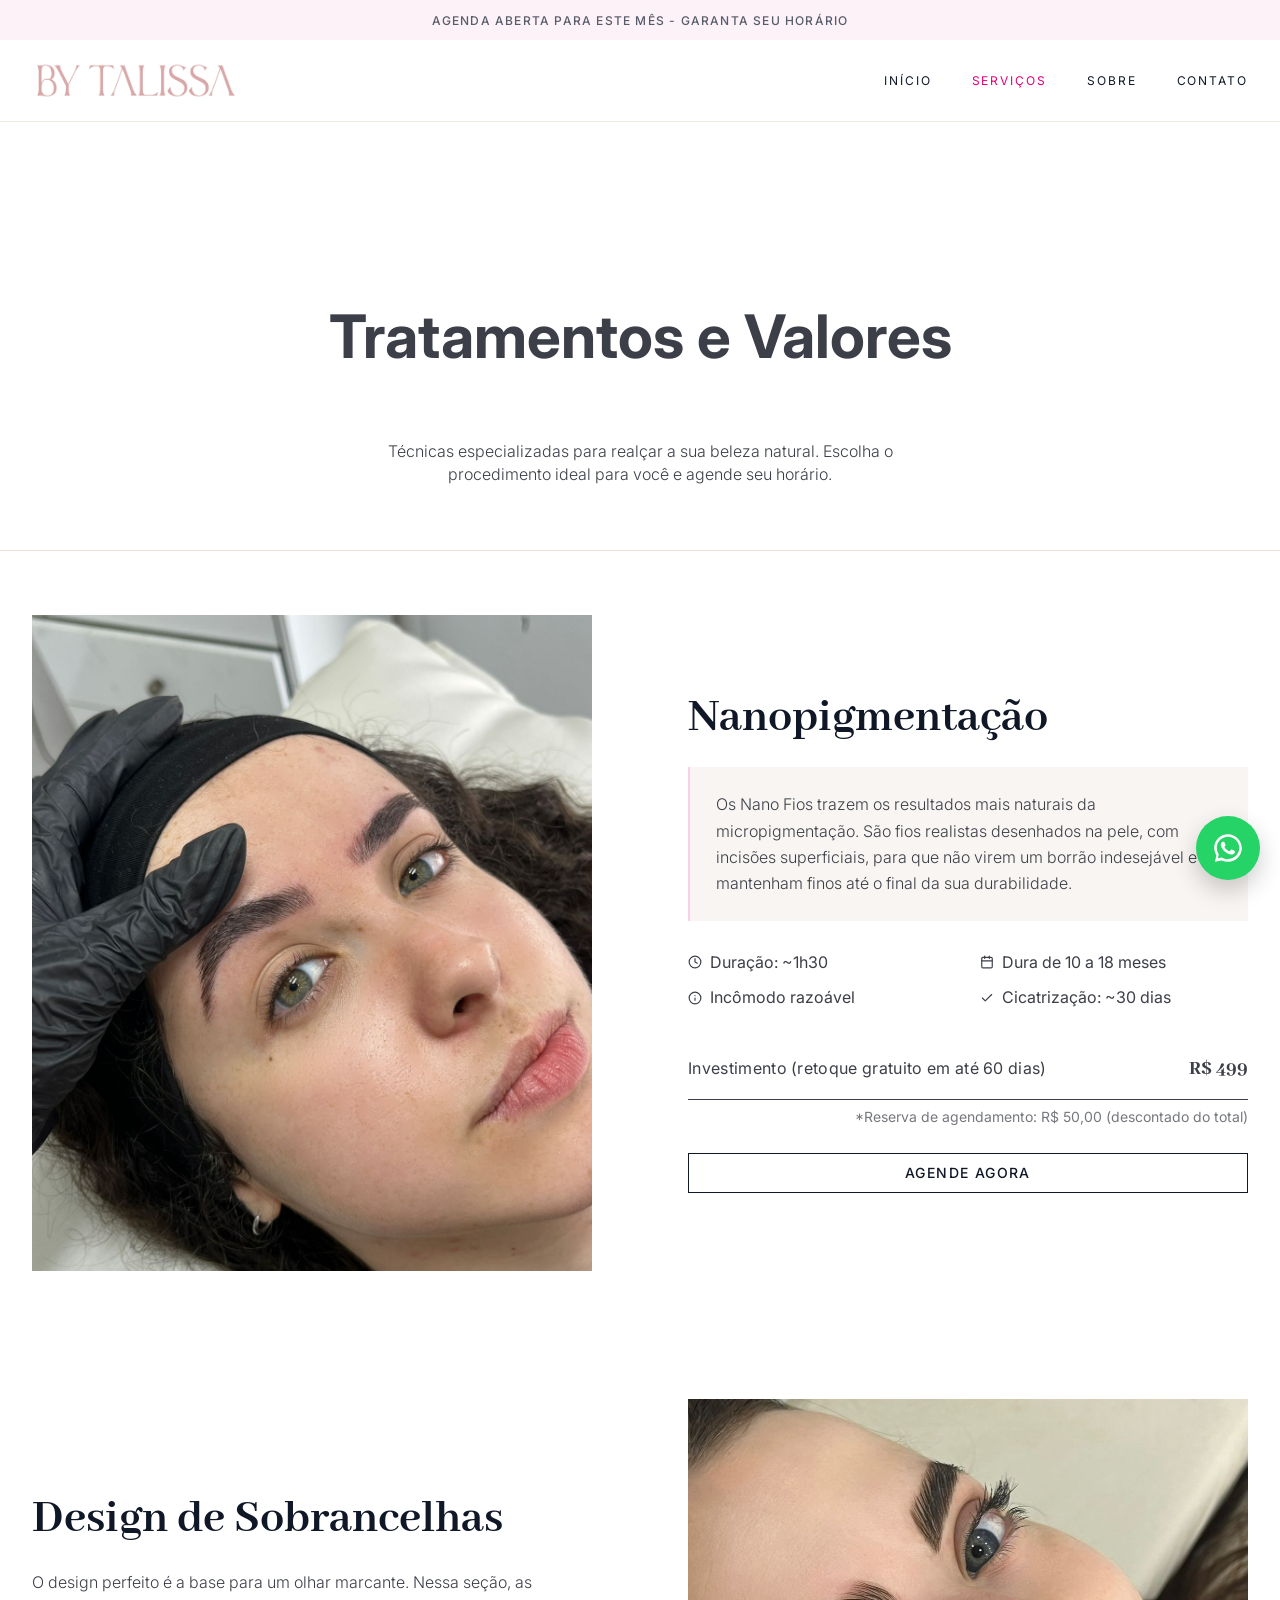
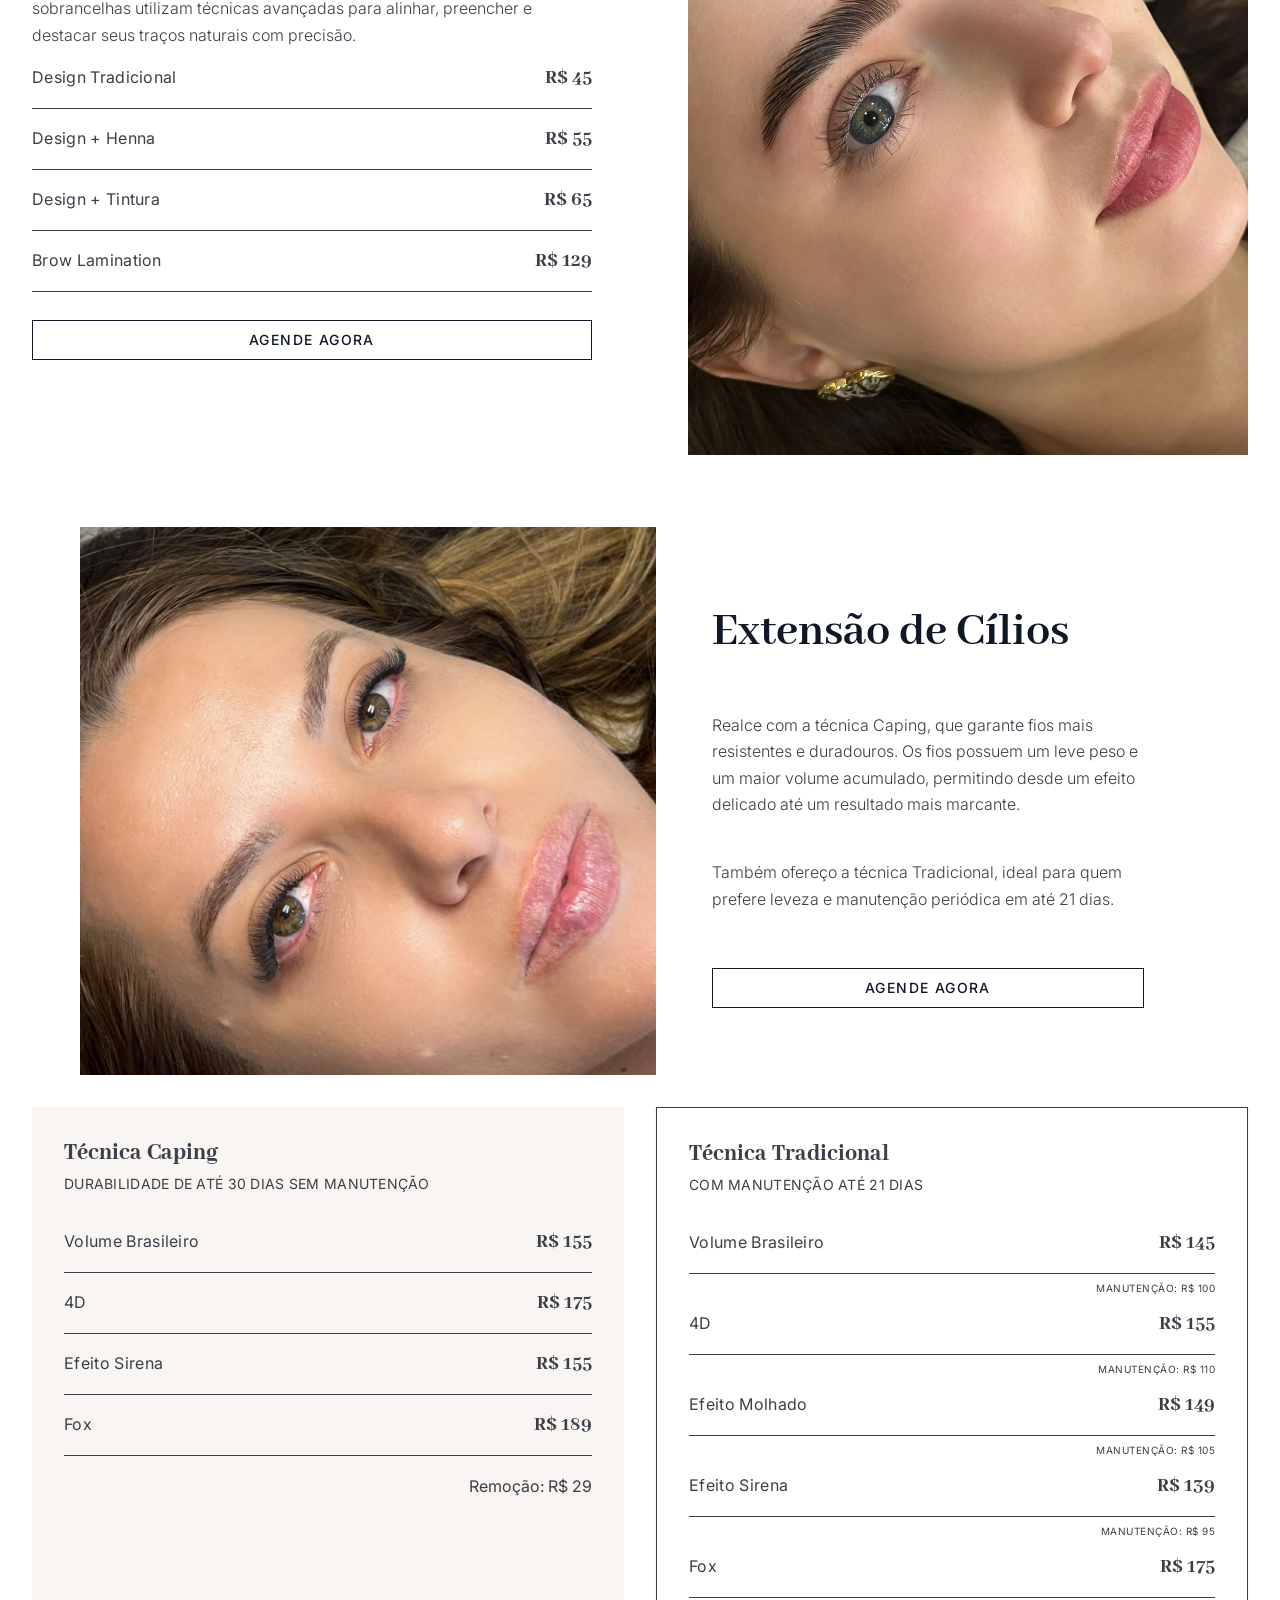
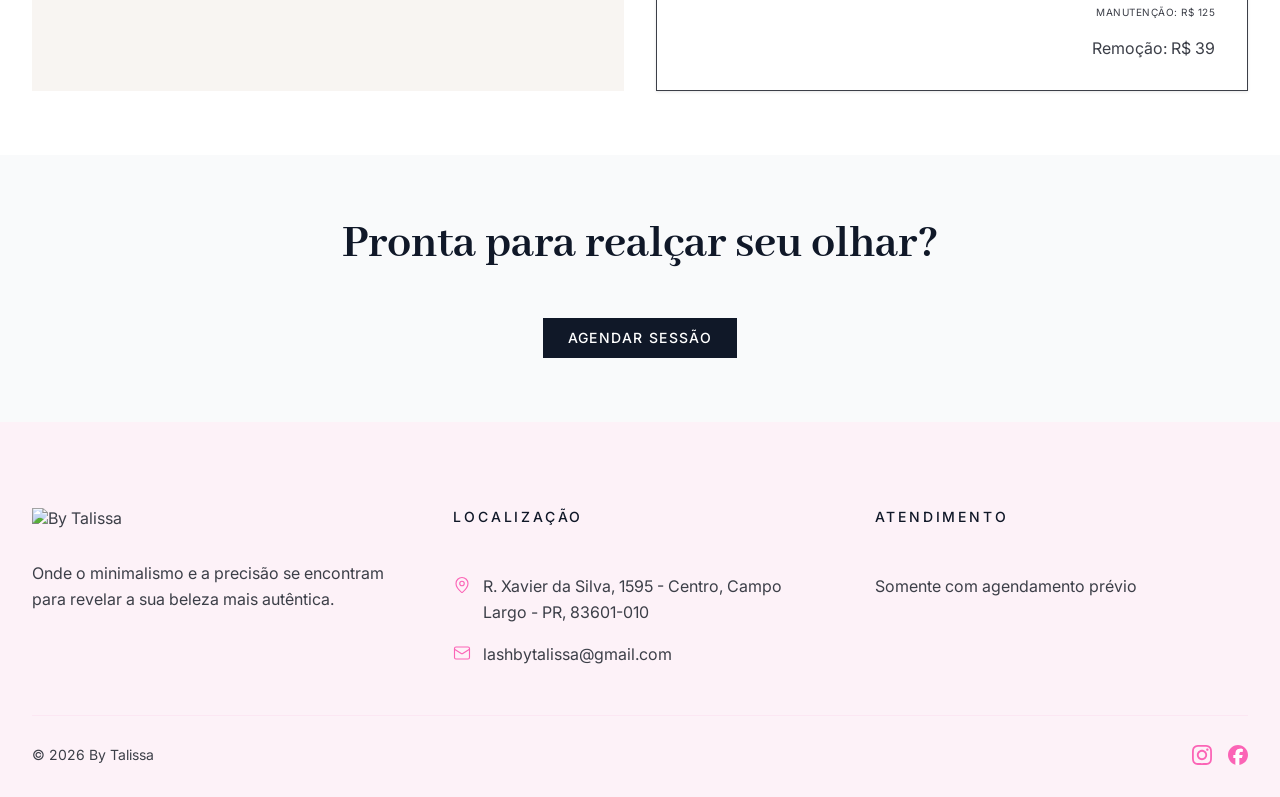
==== services.html @ e4798daf "feat: refine website layout and hover interactions" ====
<!DOCTYPE html>
<html lang="pt-BR">
  <head>
    <meta charset="UTF-8" />
    <meta name="viewport" content="width=device-width, initial-scale=1.0" />
    <title>By Talissa | Serviços</title>
    <meta
      name="description"
      content="Tratamentos e valores da By Talissa para nanopigmentação, design de sobrancelhas e extensão de cílios."
    />
    <link rel="preconnect" href="https://fonts.googleapis.com" />
    <link rel="preconnect" href="https://fonts.gstatic.com" crossorigin />
    <link
      href="https://fonts.googleapis.com/css2?family=Abhaya+Libre:wght@400;500;700;800&family=Inter:wght@300;400;500;600;700&display=swap"
      rel="stylesheet"
    />
    <link rel="stylesheet" href="styles.css" />
  </head>
  <body>
    <div class="topbar">
      <p>Agenda aberta para este mês - garanta seu horário</p>
    </div>

    <header class="site-header">
      <div class="container nav">
        <a class="brand" href="index.html" aria-label="By Talissa">
          <img
            src="assets/Logo/bytalissa_logo-horizontal_secundario_rosa.png"
            alt="By Talissa"
          />
        </a>

        <button
          class="nav-toggle"
          type="button"
          aria-expanded="false"
          aria-controls="site-menu"
        >
          Menu
        </button>

        <nav class="menu" id="site-menu" aria-label="Principal">
          <a href="index.html">Início</a>
          <a class="is-active" href="services.html">Serviços</a>
          <a href="index.html#sobre">Sobre</a>
          <a
            href="https://www.simplesagenda.com.br/agendamento_m.php?id=3ea577615547430c256c1a26c032ed24"
            target="_blank"
            rel="noopener noreferrer"
            >Contato</a
          >
        </nav>
      </div>
    </header>

    <main class="services-page">
      <section class="page-hero page-hero-services">
        <div class="container page-hero-inner">
          <h1>Tratamentos e Valores</h1>
          <p>
            Técnicas especializadas para realçar a sua beleza natural. Escolha o
            procedimento ideal para você e agende seu horário.
          </p>
        </div>
      </section>

      <section class="service-detail service-detail-split">
        <div class="container detail-grid">
          <div class="detail-media">
            <img
              src="assets/Servicos/Servi%C3%A7o_Nano.jpeg"
              alt="Modelo para nanopigmentação"
            />
          </div>

          <div class="detail-copy">
            <h2>Nanopigmentação</h2>
            <div class="highlight-box">
              <p>
                Os Nano Fios trazem os resultados mais naturais da
                micropigmentação. São fios realistas desenhados na pele, com
                incisões superficiais, para que não virem um borrão indesejável
                e se mantenham finos até o final da sua durabilidade.
              </p>
            </div>

            <ul class="detail-pills">
              <li>
                <img src="assets/Icones/Hor%C3%A1rio.svg" alt="" aria-hidden="true" />
                <span>Duração: ~1h30</span>
              </li>
              <li>
                <img src="assets/Icones/Calend%C3%A1rio.svg" alt="" aria-hidden="true" />
                <span>Dura de 10 a 18 meses</span>
              </li>
              <li>
                <img src="assets/Icones/Aten%C3%A7%C3%A3o.svg" alt="" aria-hidden="true" />
                <span>Incômodo razoável</span>
              </li>
              <li>
                <img src="assets/Icones/Check.svg" alt="" aria-hidden="true" />
                <span>Cicatrização: ~30 dias</span>
              </li>
            </ul>

            <div class="price-block single">
              <div class="price-row">
                <span>Investimento (retoque gratuito em até 60 dias)</span>
                <strong>R$ 499</strong>
              </div>
              <p class="price-note">
                *Reserva de agendamento: R$ 50,00 (descontado do total)
              </p>
            </div>

            <a
              class="button button-outline detail-action"
              href="https://www.simplesagenda.com.br/agendamento_m.php?id=3ea577615547430c256c1a26c032ed24"
              target="_blank"
              rel="noopener noreferrer"
            >
              Agende agora
            </a>
          </div>
        </div>
      </section>

      <section class="service-detail service-detail-split reverse">
        <div class="container detail-grid">
          <div class="detail-copy">
            <h2>Design de Sobrancelhas</h2>
            <p class="detail-intro">
              O design perfeito é a base para um olhar marcante. Nessa seção,
              as sobrancelhas utilizam técnicas avançadas para alinhar,
              preencher e destacar seus traços naturais com precisão.
            </p>

            <div class="price-block compact">
              <div class="price-row">
                <span>Design Tradicional</span>
                <strong>R$ 45</strong>
              </div>
              <div class="price-row">
                <span>Design + Henna</span>
                <strong>R$ 55</strong>
              </div>
              <div class="price-row">
                <span>Design + Tintura</span>
                <strong>R$ 65</strong>
              </div>
              <div class="price-row">
                <span>Brow Lamination</span>
                <strong>R$ 129</strong>
              </div>
            </div>

            <a
              class="button button-outline detail-action"
              href="https://www.simplesagenda.com.br/agendamento_m.php?id=3ea577615547430c256c1a26c032ed24"
              target="_blank"
              rel="noopener noreferrer"
            >
              Agende agora
            </a>
          </div>

          <div class="detail-media">
            <img
              src="assets/Servicos/Servi%C3%A7o_Sobrancelha.jpeg"
              alt="Olho com design de sobrancelhas"
            />
          </div>
        </div>
      </section>

      <section class="service-detail lash-section">
        <div class="container detail-grid">
          <div class="detail-media">
            <img
              src="assets/Servicos/Servi%C3%A7o_Extens%C3%A3o.jpeg"
              alt="Extensão de cílios"
            />
          </div>

          <div class="detail-copy">
            <h2>Extensão de Cílios</h2>
            <p class="detail-intro">
              Realce com a técnica Caping, que garante fios mais resistentes e
              duradouros. Os fios possuem um leve peso e um maior volume
              acumulado, permitindo desde um efeito delicado até um resultado
              mais marcante.
            </p>
            <p class="detail-intro detail-intro-secondary">
              Também ofereço a técnica Tradicional, ideal para quem prefere
              leveza e manutenção periódica em até 21 dias.
            </p>
            <a
              class="button button-outline detail-action"
              href="https://www.simplesagenda.com.br/agendamento_m.php?id=3ea577615547430c256c1a26c032ed24"
              target="_blank"
              rel="noopener noreferrer"
            >
              Agende agora
            </a>
          </div>
        </div>

        <div class="container lash-pricing">
          <article class="pricing-card">
            <h3>Técnica Caping</h3>
            <p class="pricing-caption">Durabilidade de até 30 dias sem manutenção</p>
            <div class="price-row">
              <span>Volume Brasileiro</span>
              <strong>R$ 155</strong>
            </div>
            <div class="price-row">
              <span>4D</span>
              <strong>R$ 175</strong>
            </div>
            <div class="price-row">
              <span>Efeito Sirena</span>
              <strong>R$ 155</strong>
            </div>
            <div class="price-row">
              <span>Fox</span>
              <strong>R$ 189</strong>
            </div>
            <p class="pricing-removal">Remoção: R$ 29</p>
          </article>

          <article class="pricing-card bordered">
            <h3>Técnica Tradicional</h3>
            <p class="pricing-caption">Com manutenção até 21 dias</p>
            <div class="price-row">
              <span>Volume Brasileiro</span>
              <strong>R$ 145</strong>
            </div>
            <p class="maintenance-note">Manutenção: R$ 100</p>
            <div class="price-row">
              <span>4D</span>
              <strong>R$ 155</strong>
            </div>
            <p class="maintenance-note">Manutenção: R$ 110</p>
            <div class="price-row">
              <span>Efeito Molhado</span>
              <strong>R$ 149</strong>
            </div>
            <p class="maintenance-note">Manutenção: R$ 105</p>
            <div class="price-row">
              <span>Efeito Sirena</span>
              <strong>R$ 139</strong>
            </div>
            <p class="maintenance-note">Manutenção: R$ 95</p>
            <div class="price-row">
              <span>Fox</span>
              <strong>R$ 175</strong>
            </div>
            <p class="maintenance-note">Manutenção: R$ 125</p>
            <p class="pricing-removal">Remoção: R$ 39</p>
          </article>
        </div>
      </section>

      <section class="service-cta">
        <div class="container service-cta-inner">
          <h2>Pronta para realçar seu olhar?</h2>
          <a
            class="button button-dark"
            href="https://www.simplesagenda.com.br/agendamento_m.php?id=3ea577615547430c256c1a26c032ed24"
            target="_blank"
            rel="noopener noreferrer"
            >Agendar sessão</a
          >
        </div>
      </section>
    </main>

    <footer class="site-footer" id="contato">
      <div class="container footer-grid">
        <div>
          <img
            class="footer-logo"
            src="https://www.figma.com/api/mcp/asset/282eea1a-7b9b-492b-834f-ebcb914393c3"
            alt="By Talissa"
          />
          <p>
            Onde o minimalismo e a precisão se encontram para revelar a sua
            beleza mais autêntica.
          </p>
        </div>

        <div>
          <h3>Localização</h3>
          <p class="footer-contact-item">
            <img src="assets/Icones/Localiza%C3%A7%C3%A3o.svg" alt="" aria-hidden="true" />
            <span>R. Xavier da Silva, 1595 - Centro, Campo Largo - PR, 83601-010</span>
          </p>
          <p class="footer-contact-item">
            <img src="assets/Icones/Email.svg" alt="" aria-hidden="true" />
            <span>lashbytalissa@gmail.com</span>
          </p>
        </div>

        <div>
          <h3>Atendimento</h3>
          <p>Somente com agendamento prévio</p>
        </div>
      </div>

      <div class="container footer-bottom">
        <p>&copy; <span id="current-year"></span> By Talissa</p>
        <div class="socials" aria-label="Redes sociais">
          <a href="#" aria-label="Instagram">
            <img src="assets/Icones/Instagram.svg" alt="" />
          </a>
          <a href="#" aria-label="Facebook">
            <img src="assets/Icones/Facebook.svg" alt="" />
          </a>
        </div>
      </div>
    </footer>

    <a
      class="whatsapp-float"
      href="https://wa.me/5541997612683"
      target="_blank"
      rel="noopener noreferrer"
      aria-label="Conversar no WhatsApp"
    >
      <svg viewBox="0 0 32 32" aria-hidden="true">
        <path
          d="M16 3C8.82 3 3 8.73 3 15.8c0 2.48.72 4.9 2.08 6.98L3.72 29l6.46-1.33A13.08 13.08 0 0 0 16 29c7.18 0 13-5.73 13-12.8S23.18 3 16 3Zm0 23.5c-1.86 0-3.68-.49-5.27-1.42l-.38-.22-3.83.79.82-3.7-.25-.39A10.96 10.96 0 0 1 5.4 15.8C5.4 9.99 10.14 5.3 16 5.3c5.86 0 10.6 4.7 10.6 10.5 0 5.81-4.74 10.5-10.6 10.5Zm5.82-7.94c-.32-.16-1.9-.93-2.2-1.04-.3-.11-.52-.16-.74.16-.22.32-.85 1.04-1.05 1.25-.19.21-.39.24-.71.08-.32-.16-1.36-.49-2.59-1.56-.95-.82-1.6-1.84-1.79-2.15-.19-.32-.02-.48.14-.63.14-.14.32-.37.47-.55.16-.19.21-.32.32-.53.1-.21.05-.4-.03-.56-.08-.16-.74-1.76-1.01-2.41-.27-.64-.54-.55-.74-.56h-.63c-.21 0-.56.08-.85.4-.29.32-1.12 1.09-1.12 2.67 0 1.57 1.15 3.09 1.31 3.3.16.21 2.26 3.58 5.58 4.87.79.3 1.41.49 1.89.63.79.25 1.51.21 2.08.13.64-.1 1.9-.77 2.17-1.51.27-.74.27-1.38.19-1.51-.08-.14-.29-.22-.61-.37Z"
        />
      </svg>
    </a>

    <script src="script.js"></script>
  </body>
</html>
---- styles.css ----
:root {
  --bg: #ffffff;
  --bg-soft: #f9fafb;
  --bg-pink: #fdf2f8;
  --text-strong: #101828;
  --text-body: #3c3f48;
  --text-muted: #575c6b;
  --accent: #e60076;
  --accent-soft: #fccee8;
  --border: #eae2db;
  --shadow: 0 4px 20px rgba(16, 24, 40, 0.08);
  --container: 1216px;
  --section-space: clamp(72px, 9vw, 120px);
  --hero-title: clamp(34px, 5vw, 60px);
  --section-title: clamp(34px, 4.2vw, 48px);
  --about-title: clamp(34px, 5vw, 60px);
}

* {
  box-sizing: border-box;
}

html {
  scroll-behavior: smooth;
}

body {
  margin: 0;
  font-family: "Inter", sans-serif;
  background: var(--bg);
  color: var(--text-body);
  overflow-x: hidden;
}

img {
  display: block;
  max-width: 100%;
}

a {
  color: inherit;
  text-decoration: none;
}

button {
  font: inherit;
}

.container {
  width: min(calc(100% - 48px), var(--container));
  margin: 0 auto;
}

.topbar {
  display: grid;
  place-items: center;
  min-height: 40px;
  padding: 0 16px;
  background: var(--bg-pink);
  color: var(--text-muted);
  font-size: 12px;
  font-weight: 500;
  letter-spacing: 0.1em;
  text-transform: uppercase;
  text-align: center;
}

.site-header {
  position: sticky;
  top: 0;
  z-index: 20;
  background: rgba(255, 255, 255, 0.96);
  border-bottom: 1px solid rgba(234, 226, 219, 0.7);
  backdrop-filter: blur(14px);
}

.nav {
  display: flex;
  align-items: center;
  justify-content: space-between;
  min-height: 81px;
  gap: 24px;
  padding: 0 0 env(safe-area-inset-right) 0;
}

.brand img {
  width: 208px;
  height: auto;
}

.menu {
  display: flex;
  align-items: center;
  gap: 40px;
}

.menu a {
  font-size: 12px;
  letter-spacing: 0.16em;
  text-transform: uppercase;
  color: var(--text-strong);
}

.menu a.is-active {
  color: var(--accent);
}

.nav-toggle {
  display: none;
  border: 1px solid var(--text-strong);
  background: transparent;
  padding: 10px 14px;
  text-transform: uppercase;
  letter-spacing: 0.1em;
}

.hero {
  position: relative;
  min-height: 823px;
}

.hero-media {
  position: absolute;
  inset: 0;
  background:
    linear-gradient(rgba(255, 255, 255, 0.26), rgba(255, 255, 255, 0.26)),
    url("assets/Hero/Image%20%28Minimalist%20eyebrow%20beauty%29.png")
      68% top / cover no-repeat;
}

.hero-content {
  position: relative;
  display: flex;
  align-items: center;
  min-height: 823px;
  padding: 96px 0 72px;
}

.hero-card {
  width: min(100%, 672px);
  padding: clamp(24px, 4vw, 64px);
  border: 1px solid var(--bg-pink);
  background: rgba(255, 255, 255, 0.8);
  box-shadow: var(--shadow);
}

.eyebrow {
  margin: 0 0 24px;
  color: var(--accent);
  font-size: 12px;
  font-weight: 500;
  letter-spacing: 0.3em;
  text-transform: uppercase;
}

.hero h1,
.section h2,
.about h2 {
  margin: 0;
  color: var(--text-strong);
  font-family: "Abhaya Libre", serif;
  text-wrap: balance;
}

.hero h1 {
  max-width: 420px;
  font-size: var(--hero-title);
  line-height: 1.05;
}

.hero-text {
  max-width: 494px;
  margin: 24px 0 32px;
  font-size: clamp(16px, 2vw, 20px);
  line-height: 1.5;
}

.button {
  display: inline-flex;
  align-items: center;
  justify-content: center;
  min-height: 40px;
  padding: 10px 24px;
  border: 1px solid transparent;
  font-size: 14px;
  font-weight: 500;
  letter-spacing: 0.1em;
  text-transform: uppercase;
  transition: 180ms ease;
  text-align: center;
  line-height: 1.3;
  white-space: normal;
}

.button:hover {
  transform: translateY(-1px);
}

.button-dark {
  background: var(--text-strong);
  color: #fff;
}

.button-dark:hover {
  background: var(--accent);
  color: #fff;
}

.button-outline {
  border-color: var(--text-strong);
  color: var(--text-strong);
  background: transparent;
}

.button-outline:hover {
  border-color: var(--accent);
  color: var(--accent);
  background: transparent;
}

.section {
  padding: var(--section-space) 0;
}

.section-heading {
  display: grid;
  justify-items: center;
  gap: 32px;
  margin-bottom: 44px;
  text-align: center;
}

.section-heading h2 {
  font-size: var(--section-title);
  line-height: 1;
}

.section-heading.compact {
  gap: 16px;
}

.section-heading.compact p {
  margin: 0;
  font-size: 16px;
}

.heading-line {
  width: 1px;
  height: 64px;
  background: var(--accent-soft);
}

.services {
  padding-top: clamp(72px, 8vw, 88px);
}

.service-grid {
  display: grid;
  grid-template-columns: repeat(3, minmax(0, 1fr));
  gap: 34px;
  align-items: stretch;
}

.service-card {
  background: var(--bg-soft);
  overflow: hidden;
  transition: box-shadow 260ms ease-out, transform 260ms ease-out;
}

.service-card img {
  width: 100%;
  aspect-ratio: 381 / 235;
  object-fit: cover;
  transition: transform 260ms ease-out;
  transform-origin: center;
}

.service-card:hover {
  box-shadow: 0 14px 28px rgba(16, 24, 40, 0.08);
}

.service-card:hover img {
  transform: scale(1.04);
}

.service-copy {
  display: grid;
  justify-items: center;
  gap: 24px;
  padding: 24px;
  text-align: center;
}

.divider {
  width: 24px;
  height: 1px;
  background: var(--accent-soft);
}

.service-copy h3 {
  margin: 0;
  color: var(--text-body);
  font-size: 16px;
  font-weight: 700;
  letter-spacing: 0.12em;
  text-transform: uppercase;
}

.service-copy p {
  margin: 0;
  line-height: 1.625;
  text-wrap: pretty;
}

.section-action {
  display: flex;
  justify-content: center;
  margin-top: 44px;
}

.about {
  background: linear-gradient(to bottom, #fff 0%, #fff 12%, var(--bg-soft) 12%, var(--bg-soft) 100%);
}

.about-grid {
  display: grid;
  grid-template-columns: minmax(0, 1fr) 544px;
  gap: 32px;
  align-items: center;
  padding: clamp(24px, 3vw, 34px) clamp(20px, 3vw, 34px) 0;
  background: var(--bg-soft);
}

.about h2 {
  display: grid;
  margin-bottom: 21px;
  font-size: var(--about-title);
  line-height: 1.1;
}

.about-text {
  display: grid;
  gap: 16px;
  max-width: 595px;
  padding-bottom: 24px;
  border-bottom: 1px solid var(--border);
}

.about-text p {
  margin: 0;
  line-height: 1.625;
}

.signature {
  display: flex;
  align-items: center;
  gap: 24px;
  margin-top: 24px;
}

.signature img {
  width: 80px;
  height: 80px;
  border-radius: 999px;
  object-fit: cover;
}

.signature strong {
  display: block;
  color: var(--text-strong);
  font-family: "Abhaya Libre", serif;
  font-size: 20px;
  font-weight: 400;
}

.signature span {
  display: block;
  margin-top: 4px;
  font-size: 10px;
  font-weight: 500;
  letter-spacing: 0.1em;
  text-transform: uppercase;
}

.about-media {
  position: relative;
}

.about-media img {
  width: 100%;
  height: 100%;
  min-height: min(725px, 72vw);
  object-fit: cover;
}

.frame {
  position: absolute;
  width: 128px;
  height: 128px;
  pointer-events: none;
}

.frame-top {
  top: -24px;
  right: -24px;
  border-top: 1px solid var(--accent-soft);
  border-right: 1px solid var(--accent-soft);
}

.frame-bottom {
  left: -24px;
  bottom: -24px;
  border-left: 1px solid var(--accent-soft);
  border-bottom: 1px solid var(--accent-soft);
}

.cta-band {
  display: flex;
  justify-content: center;
  padding-top: 120px;
}

.gallery {
  background: var(--bg-soft);
  padding-top: 24px;
}

.gallery-shell {
  display: grid;
  justify-items: center;
  gap: 39px;
}

.gallery-grid {
  display: grid;
  grid-template-columns: repeat(2, minmax(220px, 356px));
  gap: 24px;
  width: 100%;
  justify-content: center;
}

.gallery-item {
  overflow: hidden;
  box-shadow: var(--shadow);
}

.gallery-grid img {
  width: 100%;
  aspect-ratio: 1;
  object-fit: cover;
  display: block;
  transition: transform 260ms ease-out;
  transform-origin: center;
}

.gallery-item:hover img {
  transform: scale(1.04);
}

.instagram-note {
  margin: 0;
  text-align: center;
}

.instagram-note a {
  color: var(--accent);
  font-weight: 600;
}

.testimonial-grid {
  display: grid;
  grid-template-columns: repeat(3, minmax(0, 1fr));
  gap: 64px;
  align-items: start;
}

.testimonial {
  margin: 0;
  padding-top: 24px;
  text-align: center;
}

.testimonial p {
  position: relative;
  margin: 0 0 32px;
  font-style: italic;
  line-height: 2;
}

.testimonial p::before {
  content: '"';
  display: block;
  margin-bottom: 24px;
  color: var(--accent-soft);
  font-family: Georgia, serif;
  font-size: 60px;
  line-height: 1;
}

.testimonial cite {
  display: inline-block;
  padding-top: 24px;
  border-top: 1px solid var(--accent-soft);
  color: var(--text-strong);
  font-size: 12px;
  font-style: normal;
  font-weight: 500;
  letter-spacing: 0.2em;
  text-transform: uppercase;
}

.site-footer {
  background: var(--bg-pink);
  padding: 86px 0 20px;
}

.page-hero {
  padding: clamp(108px, 12vw, 134px) 0 64px;
  border-bottom: 1px solid var(--border);
}

.page-hero-inner {
  display: grid;
  justify-items: center;
  gap: 24px;
  text-align: center;
}

.page-hero-inner h1 {
  font-size: var(--hero-title);
  line-height: 1;
}

.page-hero-inner p {
  max-width: 512px;
  margin: 0;
  font-size: 16px;
  font-weight: 300;
  line-height: 1.45;
}

.services-page {
  background: #fff;
}

.service-detail {
  padding: 64px 0;
}

.lash-section {
  padding-top: 8px;
}

.detail-grid {
  display: grid;
  grid-template-columns: repeat(2, minmax(0, 1fr));
  gap: 96px;
  align-items: center;
}

.service-detail.reverse .detail-copy {
  order: 1;
}

.service-detail.reverse .detail-media {
  order: 2;
}

.detail-media img {
  width: 100%;
  aspect-ratio: 512 / 600;
  object-fit: cover;
}

.detail-copy h2,
.service-cta h2 {
  margin: 0 0 24px;
  color: var(--text-strong);
  font-family: "Abhaya Libre", serif;
  font-size: var(--section-title);
  line-height: 1.05;
}

.detail-intro,
.highlight-box p,
.price-note {
  margin: 0;
}

.highlight-box {
  margin-bottom: 32px;
  padding: 24px 24px 24px 26px;
  border-left: 2px solid var(--accent-soft);
  background: #f8f5f2;
}

.highlight-box p,
.detail-intro {
  font-size: 16px;
  font-weight: 300;
  line-height: 1.65;
}

.detail-intro-secondary {
  margin-top: 16px;
}

.detail-pills {
  display: grid;
  grid-template-columns: repeat(2, minmax(0, 1fr));
  gap: 16px 24px;
  padding: 0;
  margin: 0 0 32px;
  list-style: none;
}

.detail-pills li {
  display: flex;
  align-items: center;
  gap: 8px;
  font-size: 16px;
  line-height: 1.2;
  min-width: 0;
}

.detail-pills li img {
  width: 14px;
  height: 14px;
  flex: 0 0 14px;
}

.detail-pills li span {
  min-width: 0;
}

.price-block {
  margin-bottom: 28px;
  width: 100%;
}

.price-row {
  display: flex;
  align-items: baseline;
  justify-content: space-between;
  gap: 24px;
  padding: 18px 0;
  border-bottom: 1px solid var(--text-body);
}

.price-row span {
  font-size: 16px;
  line-height: 1.35;
  letter-spacing: 0.02em;
  min-width: 0;
}

.price-row strong {
  color: var(--text-body);
  font-family: "Abhaya Libre", serif;
  font-size: 20px;
  font-weight: 800;
  white-space: nowrap;
}

.price-note {
  padding-top: 8px;
  opacity: 0.7;
  font-size: 14px;
  text-align: right;
}

.detail-action {
  min-width: 220px;
  width: 100%;
}

.lash-section .detail-grid {
  width: min(100%, 1120px);
  margin-left: auto;
  margin-right: auto;
  grid-template-columns: 576px 432px;
  gap: 56px;
  align-items: start;
  margin-bottom: 32px;
}

.lash-section .detail-media {
  width: 576px;
}

.lash-section .detail-media img {
  aspect-ratio: 576 / 548;
  object-position: center;
}

.lash-section .detail-copy {
  display: flex;
  flex-direction: column;
  width: 432px;
  max-width: 432px;
  padding-top: 80px;
}

.lash-section .detail-copy h2 {
  margin-bottom: 54px;
}

.lash-section .detail-copy .detail-intro {
  max-width: 432px;
}

.lash-section .detail-copy .detail-intro + .detail-intro {
  margin-top: 42px;
}

.lash-section .detail-copy .detail-action {
  margin-top: 56px;
}

.lash-pricing {
  display: grid;
  grid-template-columns: repeat(2, minmax(0, 1fr));
  gap: 32px;
}

.pricing-card {
  background: #f8f5f2;
  padding: 32px;
  min-width: 0;
}

.pricing-card.bordered {
  background: #fff;
  border: 1px solid var(--text-body);
  box-shadow: 0 1px 3px rgba(0, 0, 0, 0.1);
}

.pricing-card h3 {
  margin: 0 0 8px;
  color: var(--text-body);
  font-family: "Abhaya Libre", serif;
  font-size: 24px;
  font-weight: 800;
}

.pricing-caption {
  margin: 0 0 20px;
  font-size: 14px;
  letter-spacing: 0.02em;
  text-transform: uppercase;
}

.maintenance-note,
.pricing-removal {
  margin: 8px 0 0;
  font-size: 10px;
  letter-spacing: 0.05em;
  text-transform: uppercase;
  text-align: right;
}

.pricing-removal {
  margin-top: 20px;
  font-size: 16px;
  letter-spacing: normal;
  text-transform: none;
}

.service-cta {
  padding: 64px 0;
  background: var(--bg-soft);
}

.service-cta-inner {
  display: grid;
  justify-items: center;
  gap: 24px;
  text-align: center;
}

.footer-grid {
  display: grid;
  grid-template-columns: repeat(3, minmax(0, 1fr));
  gap: 48px;
}

.footer-grid h3 {
  margin: 0 0 48px;
  color: var(--text-strong);
  font-size: 14px;
  font-weight: 500;
  letter-spacing: 0.2em;
  text-transform: uppercase;
}

.footer-grid p {
  margin: 0 0 16px;
  line-height: 1.625;
}

.footer-contact-item {
  display: flex;
  align-items: flex-start;
  gap: 12px;
}

.footer-contact-item img {
  width: 18px;
  height: 18px;
  flex: 0 0 18px;
  margin-top: 3px;
}

.footer-contact-item span {
  display: block;
}

.footer-logo {
  width: 159px;
  margin-bottom: 32px;
}

.footer-bottom {
  display: flex;
  align-items: center;
  justify-content: space-between;
  gap: 24px;
  margin-top: 32px;
  padding-top: 16px;
  border-top: 1px solid #fce7f3;
  font-size: 14px;
}

.socials {
  display: flex;
  gap: 16px;
}

.socials a {
  color: var(--accent);
  display: inline-flex;
  align-items: center;
  justify-content: center;
  width: 20px;
  height: 20px;
}

.socials img {
  width: 20px;
  height: 20px;
  display: block;
}

.whatsapp-float {
  position: fixed;
  right: 20px;
  bottom: 20px;
  z-index: 40;
  display: grid;
  place-items: center;
  width: 64px;
  height: 64px;
  border-radius: 999px;
  background: #25d366;
  color: #fff;
  box-shadow: 0 10px 25px rgba(0, 0, 0, 0.2);
  transition: transform 180ms ease, box-shadow 180ms ease;
}

.whatsapp-float:hover {
  transform: translateY(-2px) scale(1.03);
  box-shadow: 0 14px 30px rgba(0, 0, 0, 0.24);
}

.whatsapp-float svg {
  width: 34px;
  height: 34px;
  fill: currentColor;
}

@media (max-width: 1080px) {
  .service-grid,
  .testimonial-grid,
  .footer-grid,
  .about-grid,
  .detail-grid,
  .lash-pricing {
    grid-template-columns: 1fr;
  }

  .about-grid {
    padding: 32px 24px;
  }

  .about-media {
    order: -1;
  }

  .about-media img {
    min-height: 420px;
  }

  .gallery-grid {
    grid-template-columns: repeat(2, minmax(0, 1fr));
  }

  .service-detail.reverse .detail-copy,
  .service-detail.reverse .detail-media {
    order: initial;
  }

  .detail-grid {
    gap: 48px;
  }

  .lash-section .detail-grid {
    width: 100%;
    grid-template-columns: 1fr;
  }

  .lash-section .detail-media,
  .lash-section .detail-copy {
    width: 100%;
    max-width: 100%;
  }
}

@media (max-width: 800px) {
  .nav {
    flex-wrap: wrap;
    padding: 16px 0;
  }

  .nav-toggle {
    display: inline-flex;
  }

  .menu {
    display: none;
    width: 100%;
    flex-direction: column;
    align-items: flex-start;
    gap: 18px;
    padding: 12px 0 4px;
  }

  .menu.is-open {
    display: flex;
  }

  .hero {
    min-height: auto;
  }

  .hero-content {
    min-height: auto;
    padding: 96px 0 56px;
  }

  .hero-card,
  .detail-action,
  .button {
    max-width: 100%;
  }

  .hero-text {
    font-size: 18px;
  }

  .gallery-grid {
    grid-template-columns: 1fr;
  }

  .testimonial-grid {
    gap: 32px;
  }

  .footer-bottom {
    flex-direction: column;
    align-items: flex-start;
  }

  .detail-grid {
    gap: 40px;
  }

  .detail-pills {
    grid-template-columns: 1fr;
  }

  .lash-section .detail-copy {
    padding-top: 0;
  }

  .lash-section .detail-copy h2 {
    margin-bottom: 32px;
  }

  .lash-section .detail-copy .detail-intro + .detail-intro {
    margin-top: 24px;
  }

  .lash-section .detail-copy .detail-action {
    margin-top: 32px;
  }

  .page-hero-inner p,
  .detail-intro,
  .highlight-box p {
    max-width: 100%;
  }

  .price-row {
    align-items: flex-start;
  }
}

@media (max-width: 560px) {
  .container {
    width: min(calc(100% - 32px), var(--container));
  }

  .brand img {
    width: 160px;
  }

  .topbar {
    font-size: 11px;
  }

  .nav {
    gap: 16px;
  }

  .hero-card {
    width: 100%;
  }

  .hero h1 {
    max-width: 100%;
  }

  .hero-text,
  .service-copy p,
  .about-text p {
    font-size: 15px;
  }

  .section {
    padding: 88px 0;
  }

  .signature {
    align-items: flex-start;
    flex-direction: column;
  }

  .page-hero {
    padding-top: 112px;
  }

  .pricing-card,
  .highlight-box {
    padding: 24px 20px;
  }

  .price-row {
    flex-direction: column;
    gap: 8px;
  }

  .price-row span {
    font-size: 15px;
  }

  .price-note,
  .maintenance-note,
  .pricing-removal {
    text-align: left;
  }

  .service-copy,
  .pricing-card,
  .about-grid {
    padding-left: 18px;
    padding-right: 18px;
  }

  .frame {
    width: 72px;
    height: 72px;
  }

  .frame-top {
    top: -12px;
    right: -12px;
  }

  .frame-bottom {
    left: -12px;
    bottom: -12px;
  }
}

@media (max-width: 390px) {
  .topbar {
    padding: 8px 12px;
    min-height: 48px;
    line-height: 1.4;
  }

  .hero-content {
    padding-top: 80px;
  }

  .hero-card {
    padding: 24px 18px;
  }

  .button {
    width: 100%;
    padding-left: 16px;
    padding-right: 16px;
  }

  .service-copy h3 {
    font-size: 14px;
  }

  .testimonial p {
    line-height: 1.8;
  }

  .footer-grid {
    gap: 32px;
  }

  .footer-grid h3 {
    margin-bottom: 20px;
  }

  .whatsapp-float {
    right: 16px;
    bottom: 16px;
    width: 58px;
    height: 58px;
  }

  .whatsapp-float svg {
    width: 30px;
    height: 30px;
  }
}

@media (min-width: 1440px) {
  .hero-media {
    background-position: center top;
  }

  .container {
    width: min(calc(100% - 96px), var(--container));
  }
}
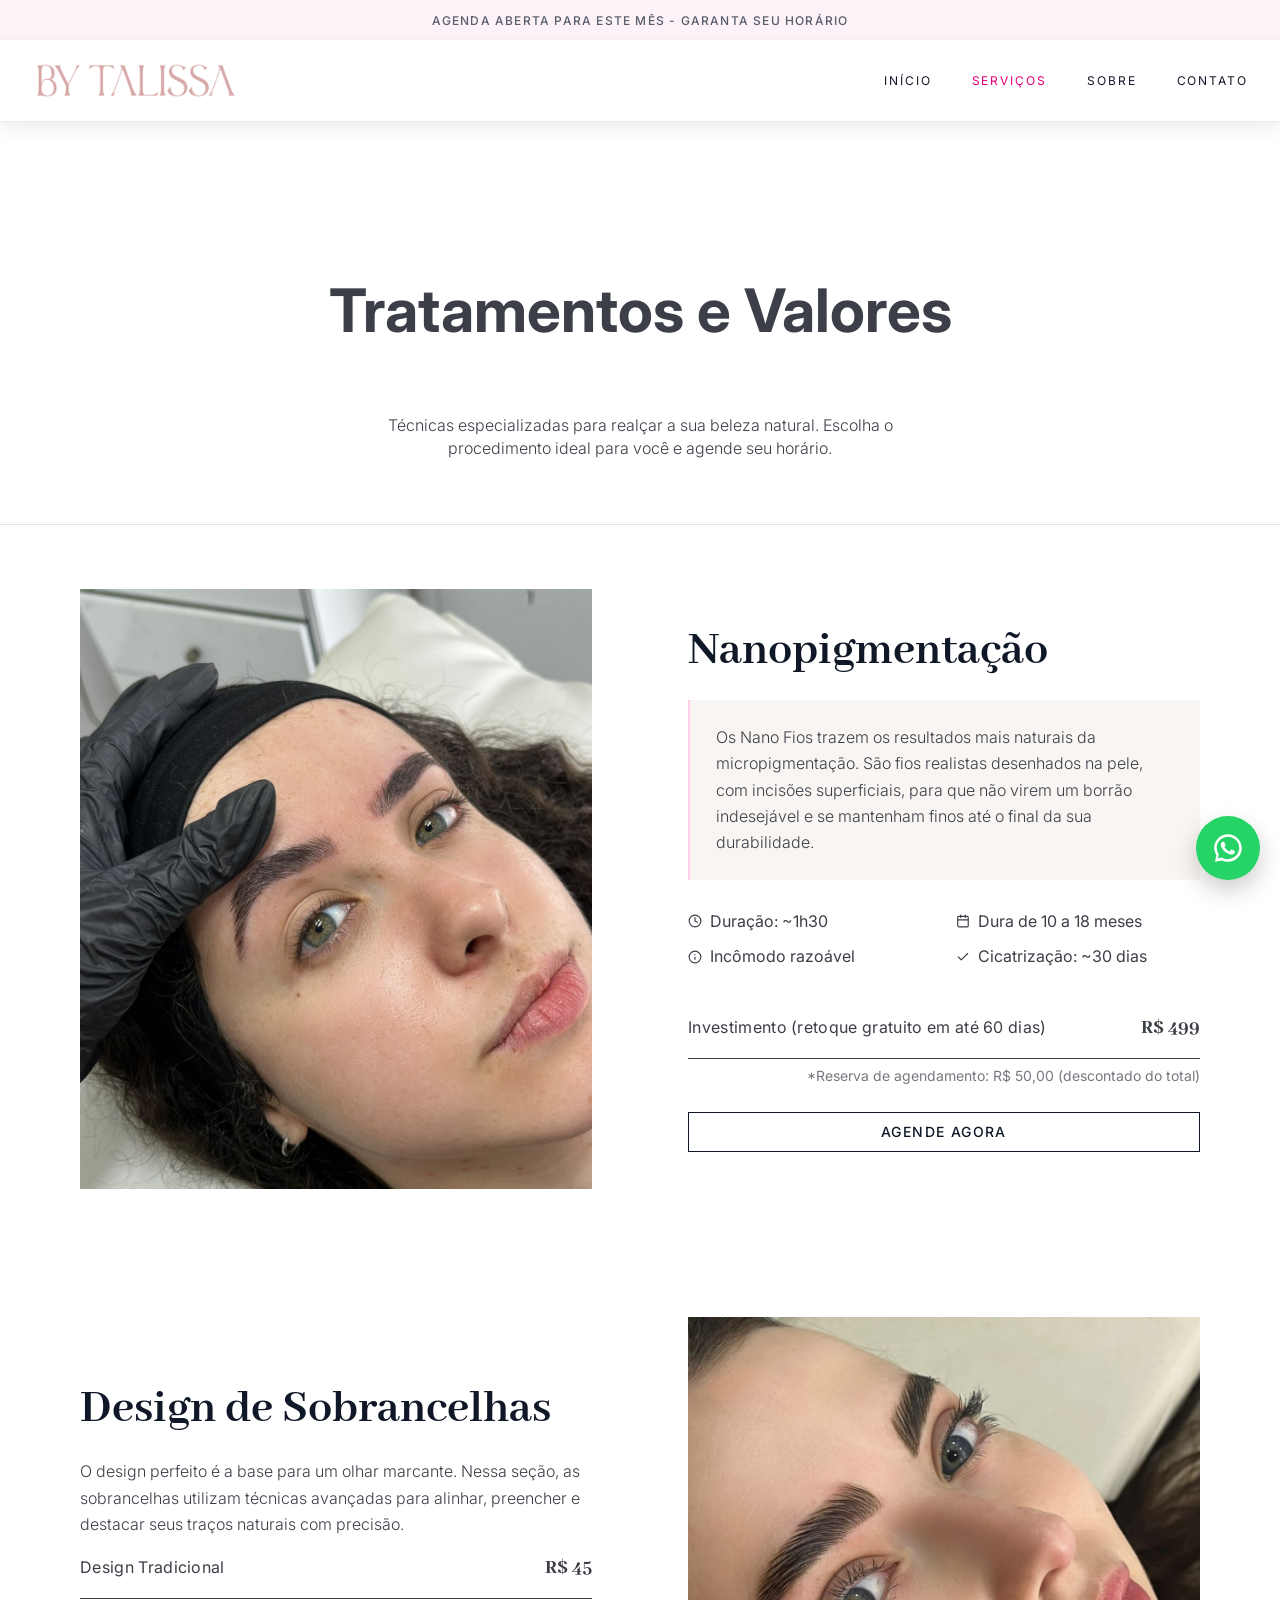
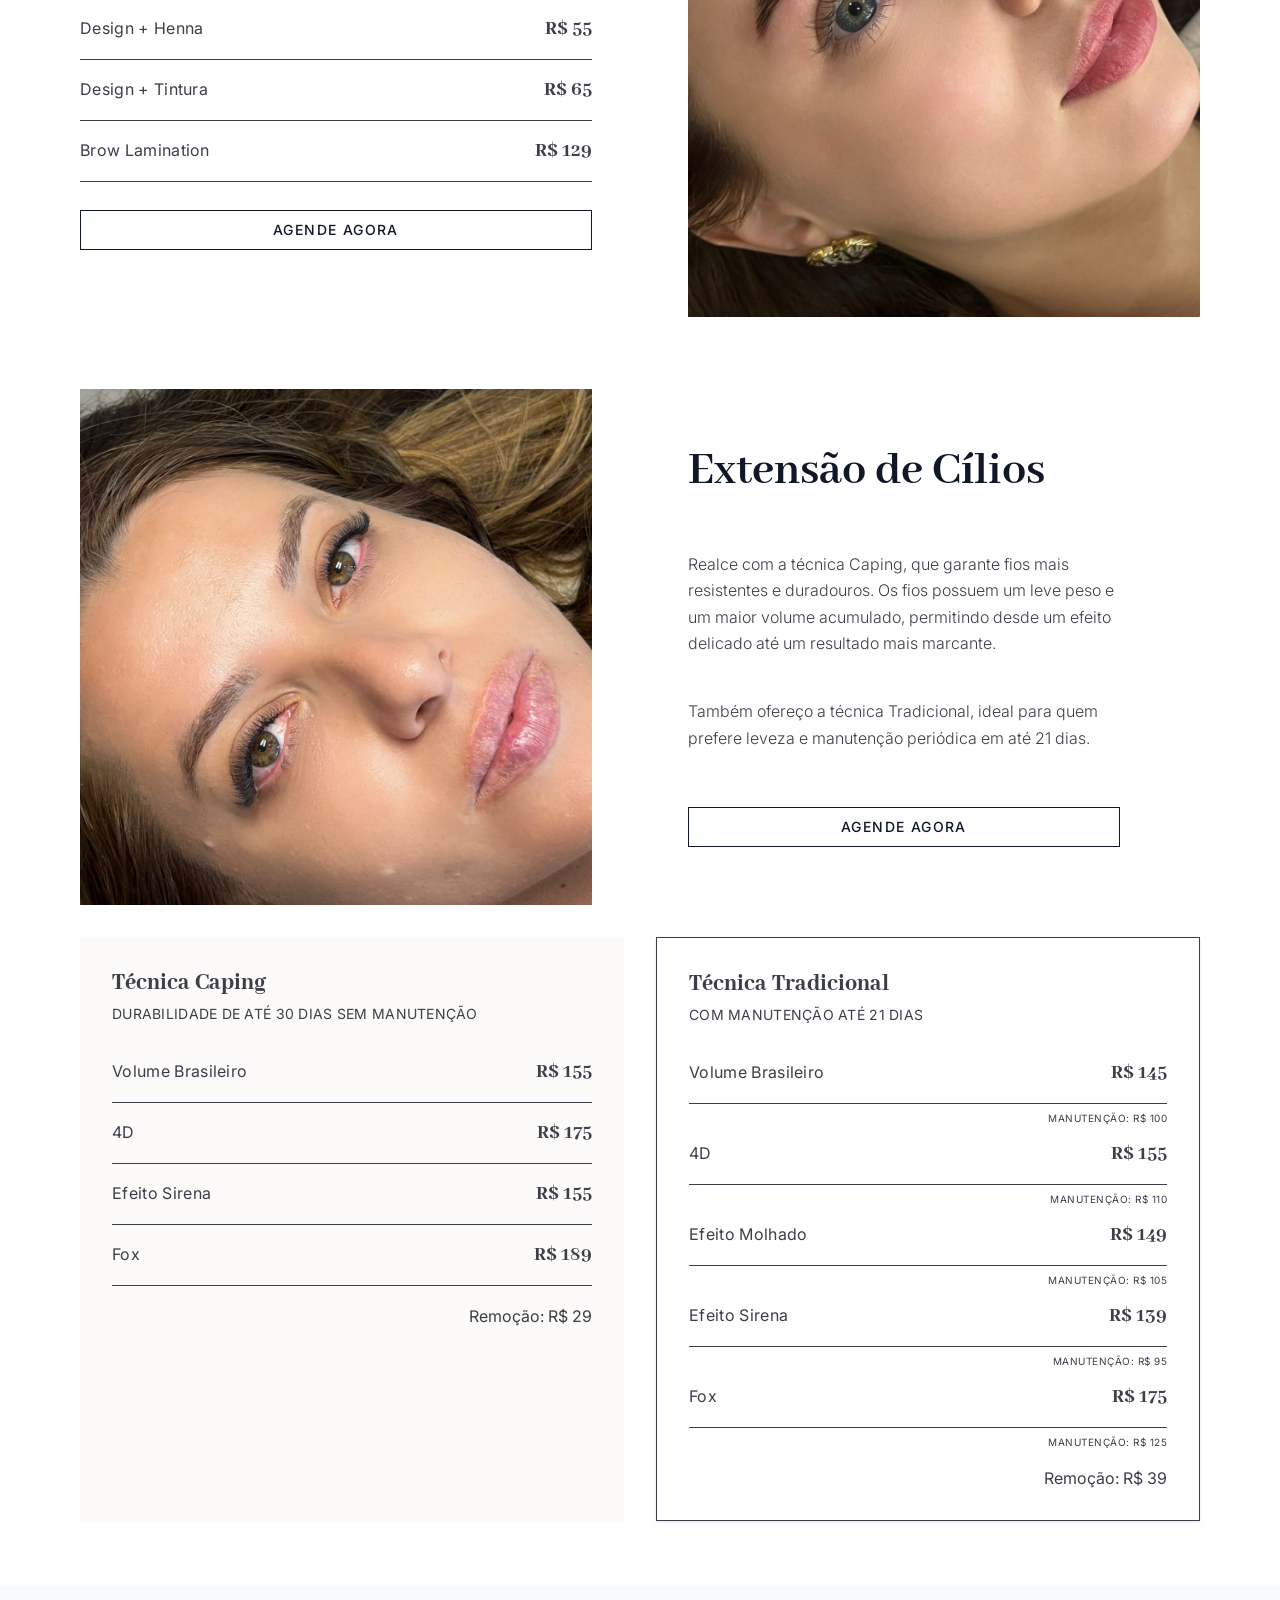
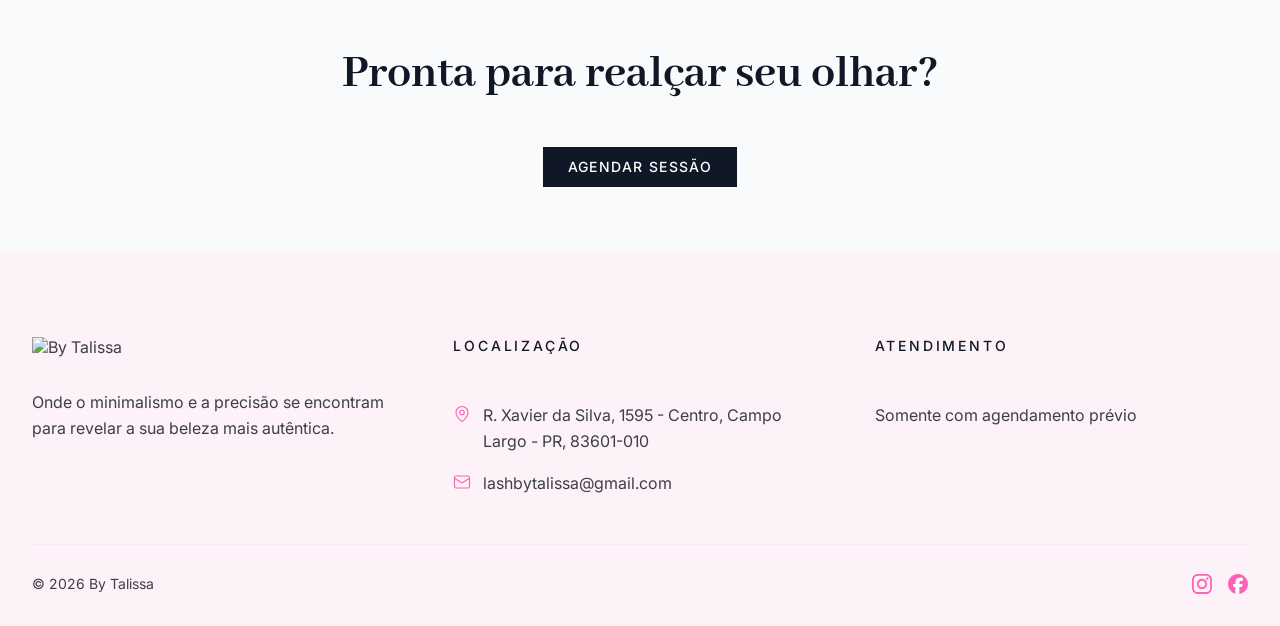
==== commit d7c52de6: "improvement: changes on layout" ====
--- a/services.html
+++ b/services.html
@@ -310,7 +310,7 @@
       <div class="container footer-bottom">
         <p>&copy; <span id="current-year"></span> By Talissa</p>
         <div class="socials" aria-label="Redes sociais">
-          <a href="#" aria-label="Instagram">
+          <a href="https://www.instagram.com/bytalissa/" target="_blank" rel="noopener noreferrer" aria-label="Instagram">
             <img src="assets/Icones/Instagram.svg" alt="" />
           </a>
           <a href="#" aria-label="Facebook">
--- a/styles.css
+++ b/styles.css
@@ -1,6 +1,7 @@
 :root {
   --bg: #ffffff;
   --bg-soft: #f9fafb;
+  --bg-soft-contrast: #f3f4f6;
   --bg-pink: #fdf2f8;
   --text-strong: #101828;
   --text-body: #3c3f48;
@@ -71,6 +72,7 @@
   z-index: 20;
   background: rgba(255, 255, 255, 0.96);
   border-bottom: 1px solid rgba(234, 226, 219, 0.7);
+  box-shadow: 0 6px 16px rgba(16, 24, 40, 0.08);
   backdrop-filter: blur(14px);
 }
 
@@ -218,6 +220,13 @@
   background: transparent;
 }
 
+.services-page .button-outline:hover {
+  border-color: var(--accent);
+  background: var(--accent);
+  color: #fff;
+  box-shadow: 0 12px 24px rgba(230, 0, 118, 0.16);
+}
+
 .section {
   padding: var(--section-space) 0;
 }
@@ -327,8 +336,9 @@
   grid-template-columns: minmax(0, 1fr) 544px;
   gap: 32px;
   align-items: center;
-  padding: clamp(24px, 3vw, 34px) clamp(20px, 3vw, 34px) 0;
-  background: var(--bg-soft);
+  padding: clamp(32px, 4vw, 44px);
+  border: 1px solid #ebecef;
+  background: var(--bg-soft-contrast);
 }
 
 .about h2 {
@@ -343,7 +353,7 @@
   gap: 16px;
   max-width: 595px;
   padding-bottom: 24px;
-  border-bottom: 1px solid var(--border);
+  border-bottom: 1px solid #dfe3e8;
 }
 
 .about-text p {
@@ -421,11 +431,19 @@
 }
 
 .gallery {
-  background: var(--bg-soft);
   padding-top: 24px;
+  background: var(--bg-soft-contrast);
 }
 
 .gallery-shell {
+  width: 100%;
+  display: grid;
+  justify-items: center;
+  gap: 39px;
+  background: var(--bg-soft-contrast);
+}
+
+.gallery-content {
   display: grid;
   justify-items: center;
   gap: 39px;
@@ -441,6 +459,7 @@
 
 .gallery-item {
   overflow: hidden;
+  background: var(--bg-soft-contrast);
   box-shadow: var(--shadow);
 }
 
@@ -515,7 +534,7 @@
 }
 
 .page-hero {
-  padding: clamp(108px, 12vw, 134px) 0 64px;
+  padding: clamp(84px, 9vw, 108px) 0 64px;
   border-bottom: 1px solid var(--border);
 }
 
@@ -541,6 +560,16 @@
 
 .services-page {
   background: #fff;
+}
+
+.services-page .page-hero-inner,
+.services-page .detail-grid,
+.services-page .lash-pricing,
+.services-page .service-cta-inner {
+  width: 100%;
+  max-width: 1120px;
+  margin-left: auto;
+  margin-right: auto;
 }
 
 .service-detail {
@@ -675,30 +704,28 @@
 }
 
 .lash-section .detail-grid {
-  width: min(100%, 1120px);
-  margin-left: auto;
-  margin-right: auto;
-  grid-template-columns: 576px 432px;
-  gap: 56px;
-  align-items: start;
+  grid-template-columns: repeat(2, minmax(0, 1fr));
+  gap: 96px;
+  align-items: center;
   margin-bottom: 32px;
 }
 
 .lash-section .detail-media {
-  width: 576px;
+  width: 100%;
 }
 
 .lash-section .detail-media img {
-  aspect-ratio: 576 / 548;
+  width: 100%;
+  aspect-ratio: 544 / 548;
   object-position: center;
 }
 
 .lash-section .detail-copy {
   display: flex;
   flex-direction: column;
-  width: 432px;
+  width: 100%;
   max-width: 432px;
-  padding-top: 80px;
+  padding-top: 0;
 }
 
 .lash-section .detail-copy h2 {
@@ -724,7 +751,7 @@
 }
 
 .pricing-card {
-  background: #f8f5f2;
+  background: rgba(248, 245, 242, 0.45);
   padding: 32px;
   min-width: 0;
 }
@@ -1020,6 +1047,54 @@
     width: min(calc(100% - 32px), var(--container));
   }
 
+  .footer-grid {
+    gap: 40px;
+  }
+
+  .footer-grid > div:last-child {
+    display: grid;
+    justify-items: center;
+    gap: 20px;
+    text-align: center;
+  }
+
+  .footer-grid > div:last-child h3 {
+    margin-bottom: 0;
+  }
+
+  .footer-grid > div:last-child p {
+    margin: 0;
+    max-width: 220px;
+    font-size: 16px;
+    line-height: 1.5;
+  }
+
+  .footer-bottom {
+    justify-content: center;
+    margin-top: 24px;
+    padding-top: 20px;
+  }
+
+  .footer-bottom p {
+    display: none;
+  }
+
+  .socials {
+    justify-content: center;
+    gap: 32px;
+    width: 100%;
+  }
+
+  .socials a {
+    width: 28px;
+    height: 28px;
+  }
+
+  .socials img {
+    width: 28px;
+    height: 28px;
+  }
+
   .brand img {
     width: 160px;
   }
@@ -1056,7 +1131,7 @@
   }
 
   .page-hero {
-    padding-top: 112px;
+    padding-top: 96px;
   }
 
   .pricing-card,
@@ -1100,6 +1175,10 @@
     left: -12px;
     bottom: -12px;
   }
+
+  .whatsapp-float {
+    bottom: 76px;
+  }
 }
 
 @media (max-width: 390px) {
@@ -1141,7 +1220,7 @@
 
   .whatsapp-float {
     right: 16px;
-    bottom: 16px;
+    bottom: 72px;
     width: 58px;
     height: 58px;
   }
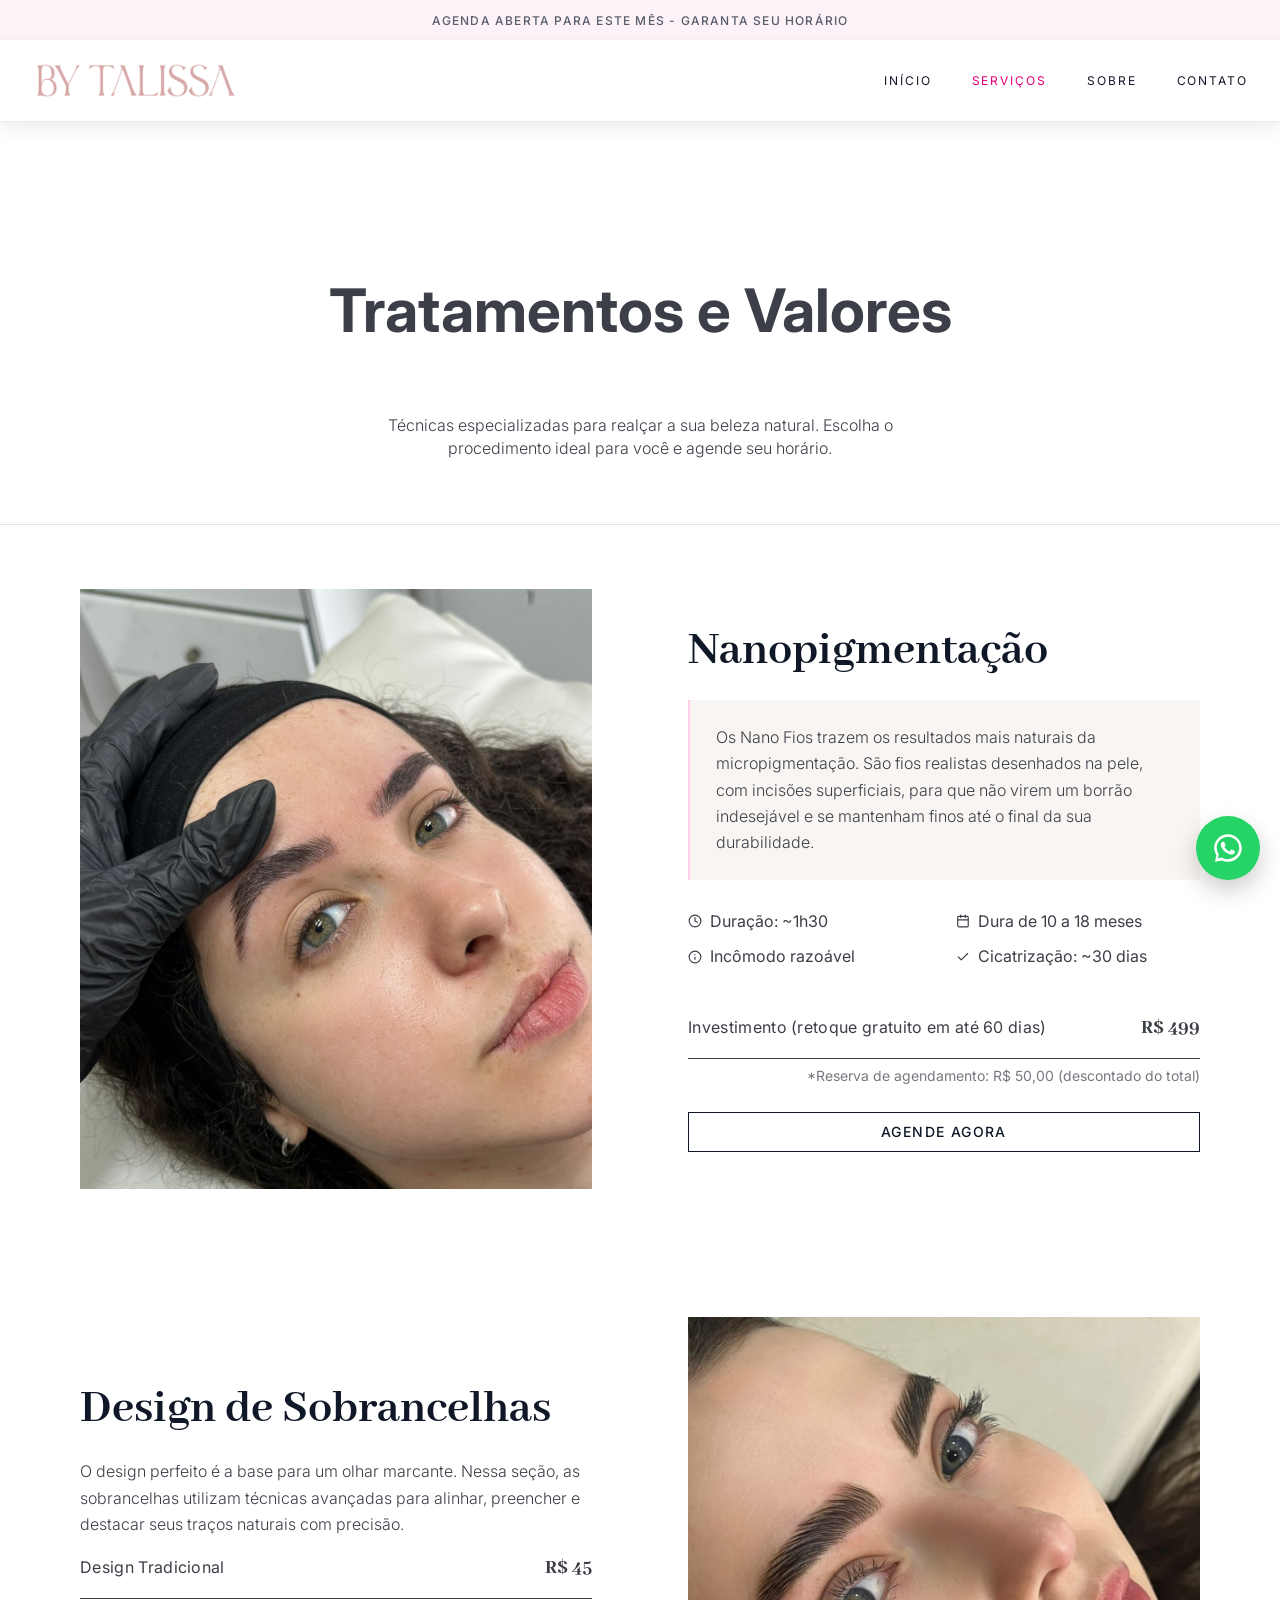
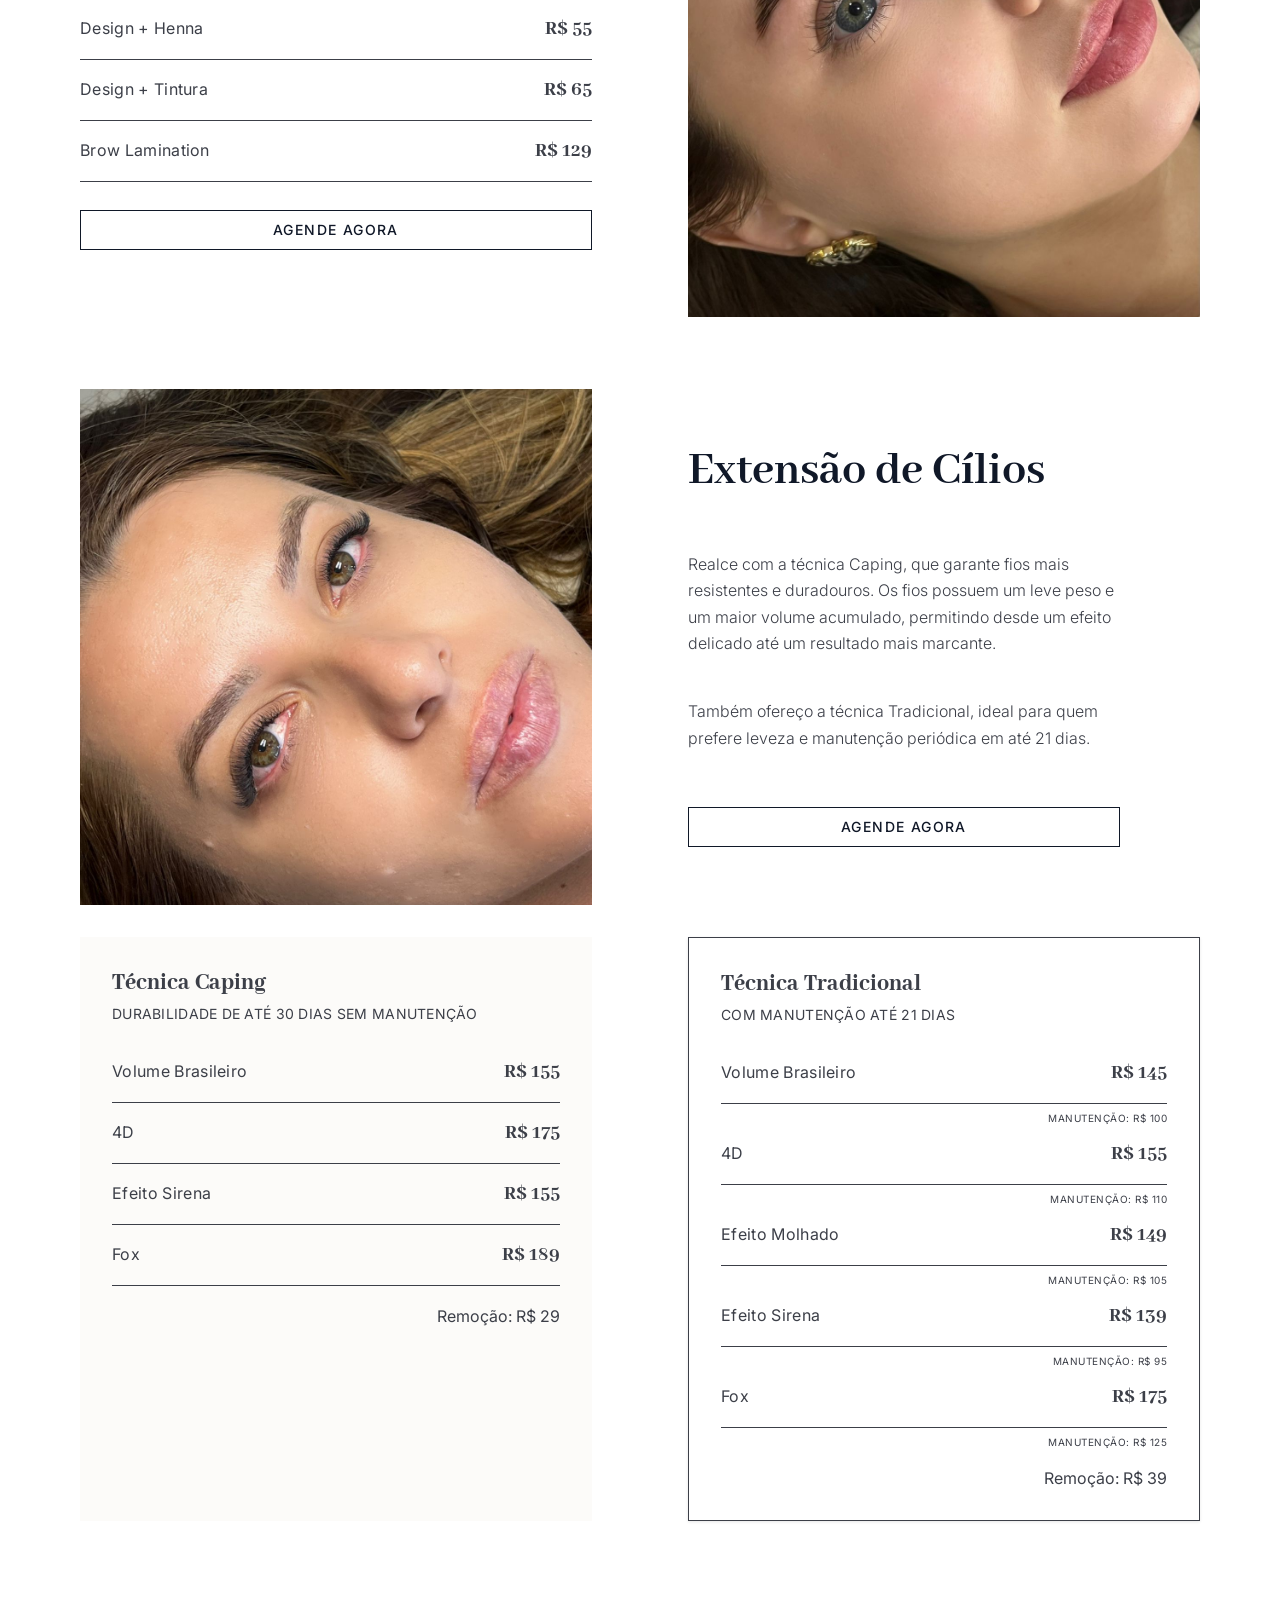
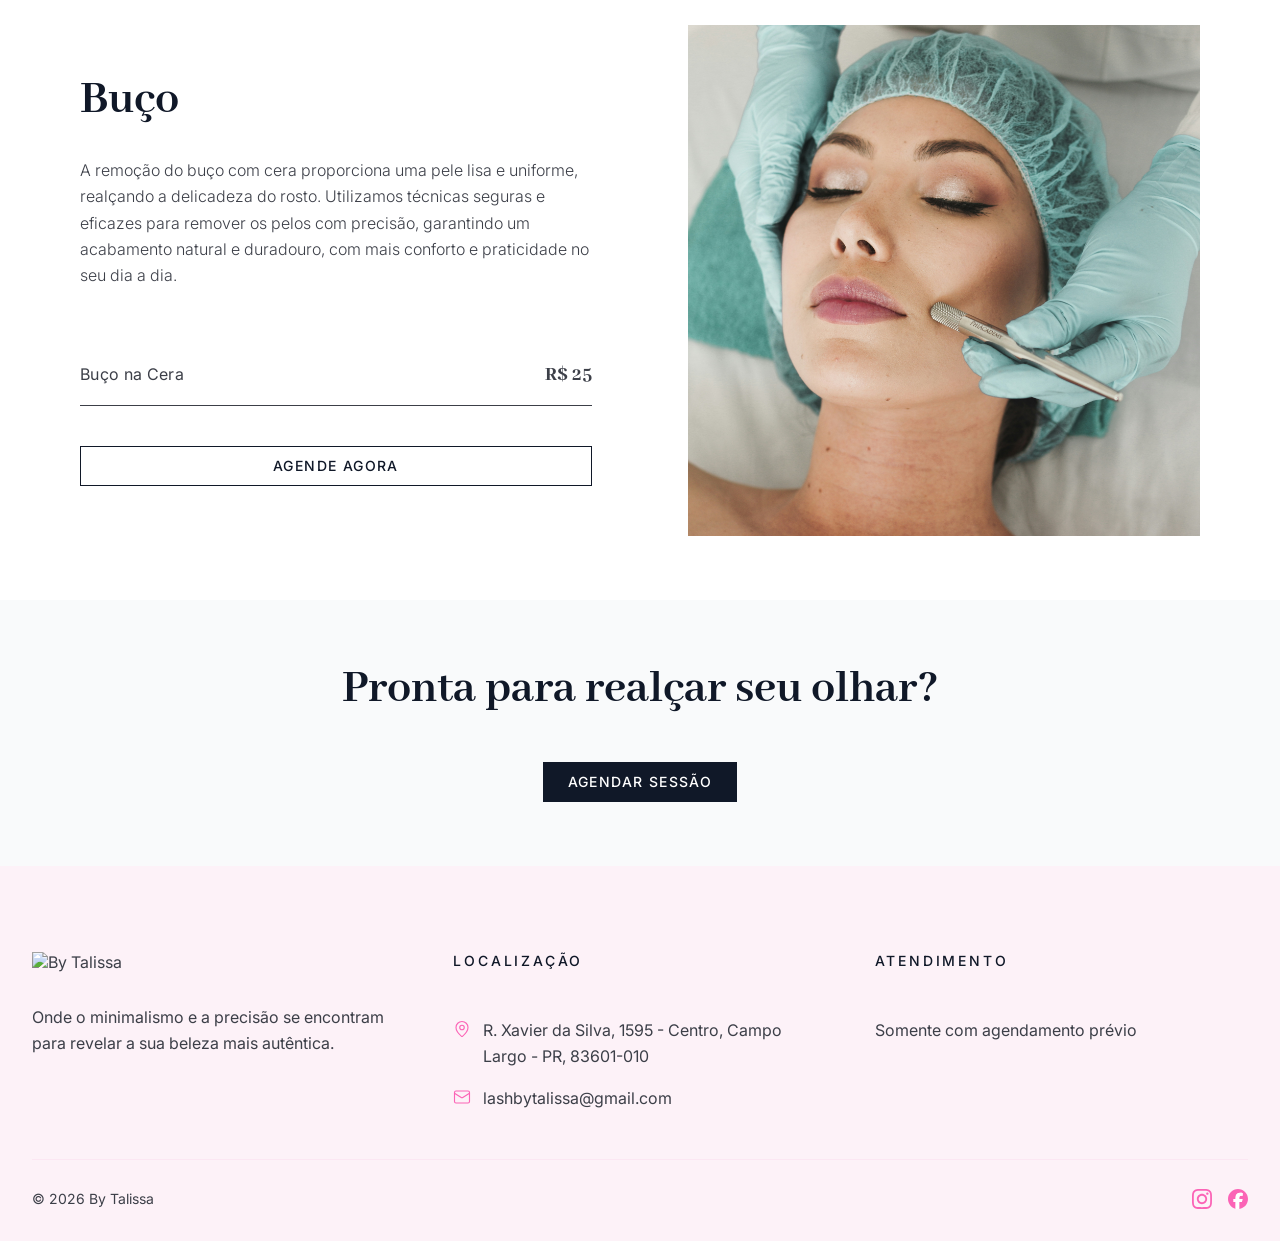
==== commit 4f66900e: "feat: add buco section and align services spacing" ====
--- a/services.html
+++ b/services.html
@@ -261,6 +261,44 @@
         </div>
       </section>
 
+      <section class="service-detail service-detail-split reverse lip-section">
+        <div class="container detail-grid">
+          <div class="detail-copy">
+            <h2>Buço</h2>
+            <p class="detail-intro">
+              A remoção do buço com cera proporciona uma pele lisa e uniforme,
+              realçando a delicadeza do rosto. Utilizamos técnicas seguras e
+              eficazes para remover os pelos com precisão, garantindo um
+              acabamento natural e duradouro, com mais conforto e praticidade
+              no seu dia a dia.
+            </p>
+
+            <div class="price-block single">
+              <div class="price-row">
+                <span>Buço na Cera</span>
+                <strong>R$ 25</strong>
+              </div>
+            </div>
+
+            <a
+              class="button button-outline detail-action"
+              href="https://www.simplesagenda.com.br/agendamento_m.php?id=3ea577615547430c256c1a26c032ed24"
+              target="_blank"
+              rel="noopener noreferrer"
+            >
+              Agende agora
+            </a>
+          </div>
+
+          <div class="detail-media">
+            <img
+              src="assets/Servicos/Servi%C3%A7o_Bu%C3%A7o.jpg"
+              alt="Procedimento de remoção de buço"
+            />
+          </div>
+        </div>
+      </section>
+
       <section class="service-cta">
         <div class="container service-cta-inner">
           <h2>Pronta para realçar seu olhar?</h2>
--- a/styles.css
+++ b/styles.css
@@ -744,10 +744,40 @@
   margin-top: 56px;
 }
 
+.lip-section {
+  padding-top: 40px;
+}
+
+.lip-section .detail-grid {
+  align-items: center;
+}
+
+.lip-section .detail-copy {
+  max-width: 616px;
+}
+
+.lip-section .detail-copy h2 {
+  margin-bottom: 32px;
+}
+
+.lip-section .detail-copy .detail-intro {
+  max-width: 616px;
+}
+
+.lip-section .price-block {
+  max-width: 616px;
+  margin-top: 56px;
+  margin-bottom: 40px;
+}
+
+.lip-section .detail-media img {
+  aspect-ratio: 618 / 617;
+}
+
 .lash-pricing {
   display: grid;
   grid-template-columns: repeat(2, minmax(0, 1fr));
-  gap: 32px;
+  gap: 96px;
 }
 
 .pricing-card {
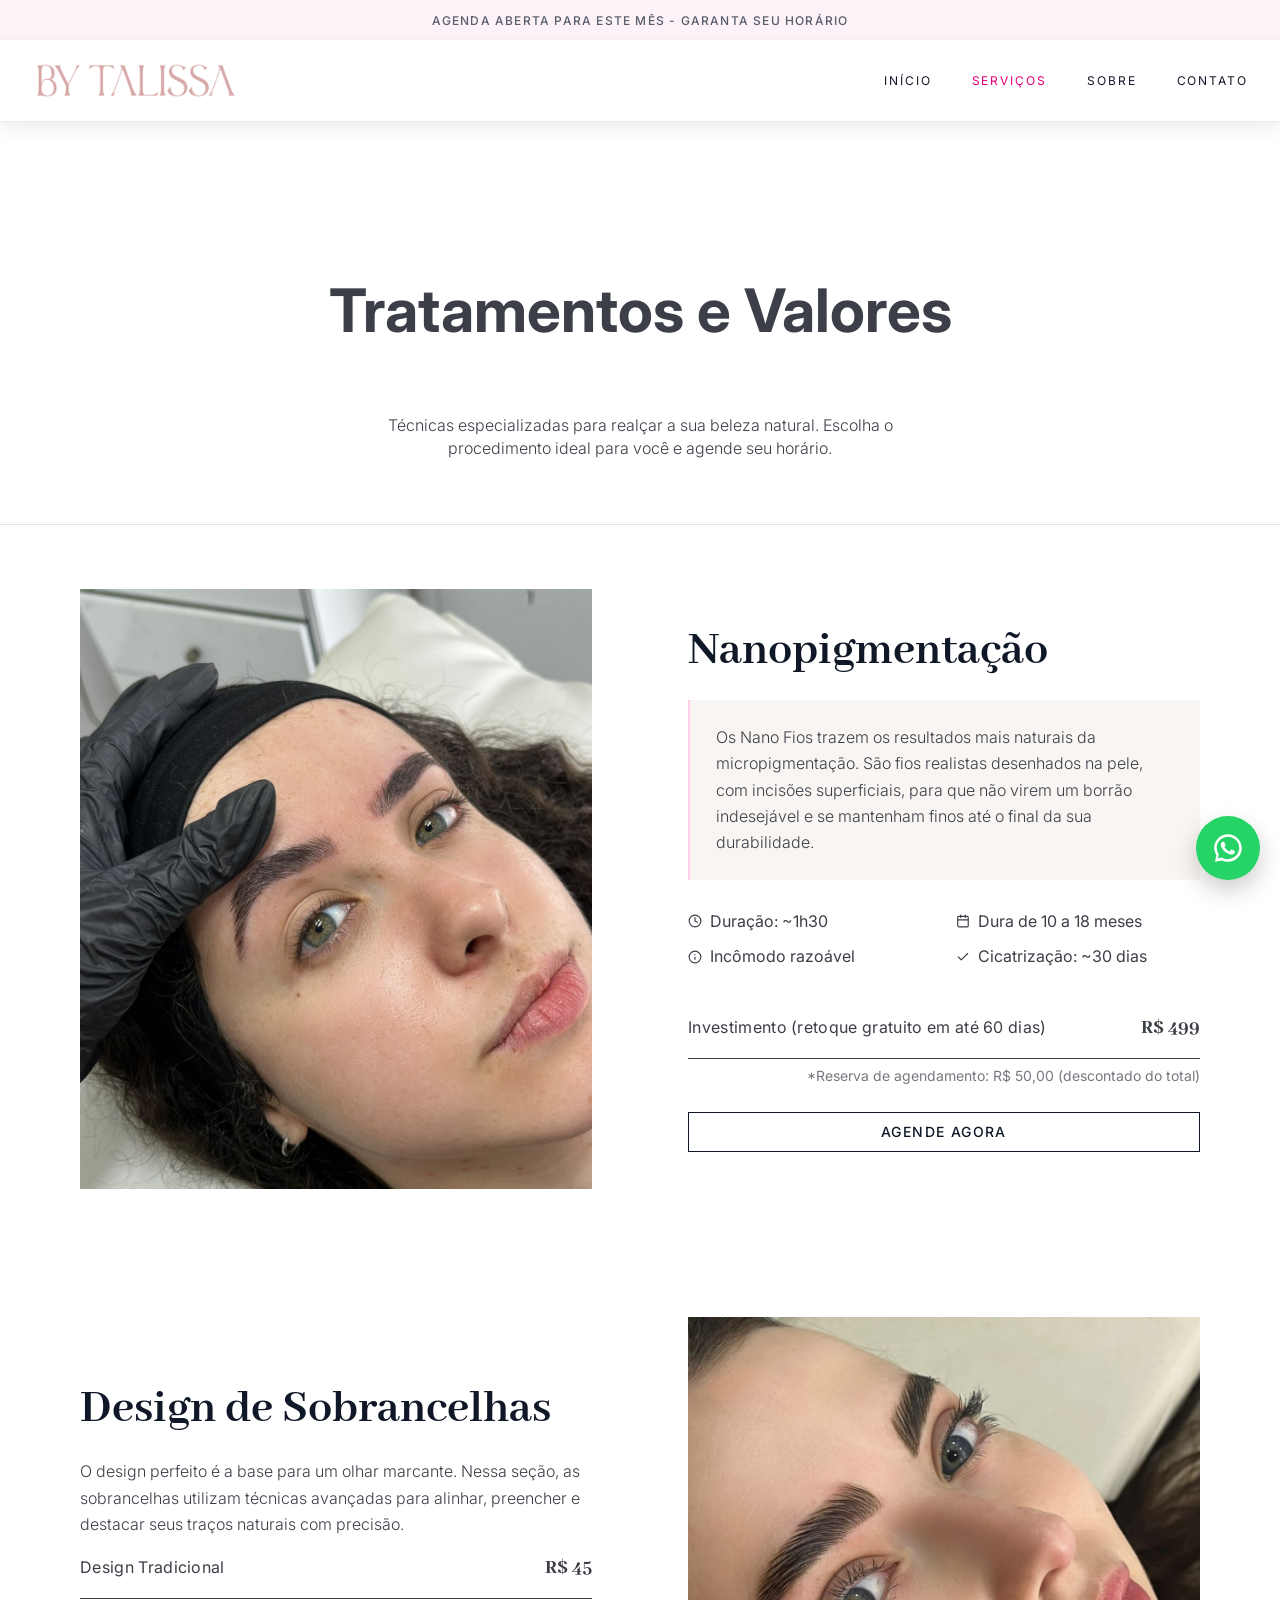
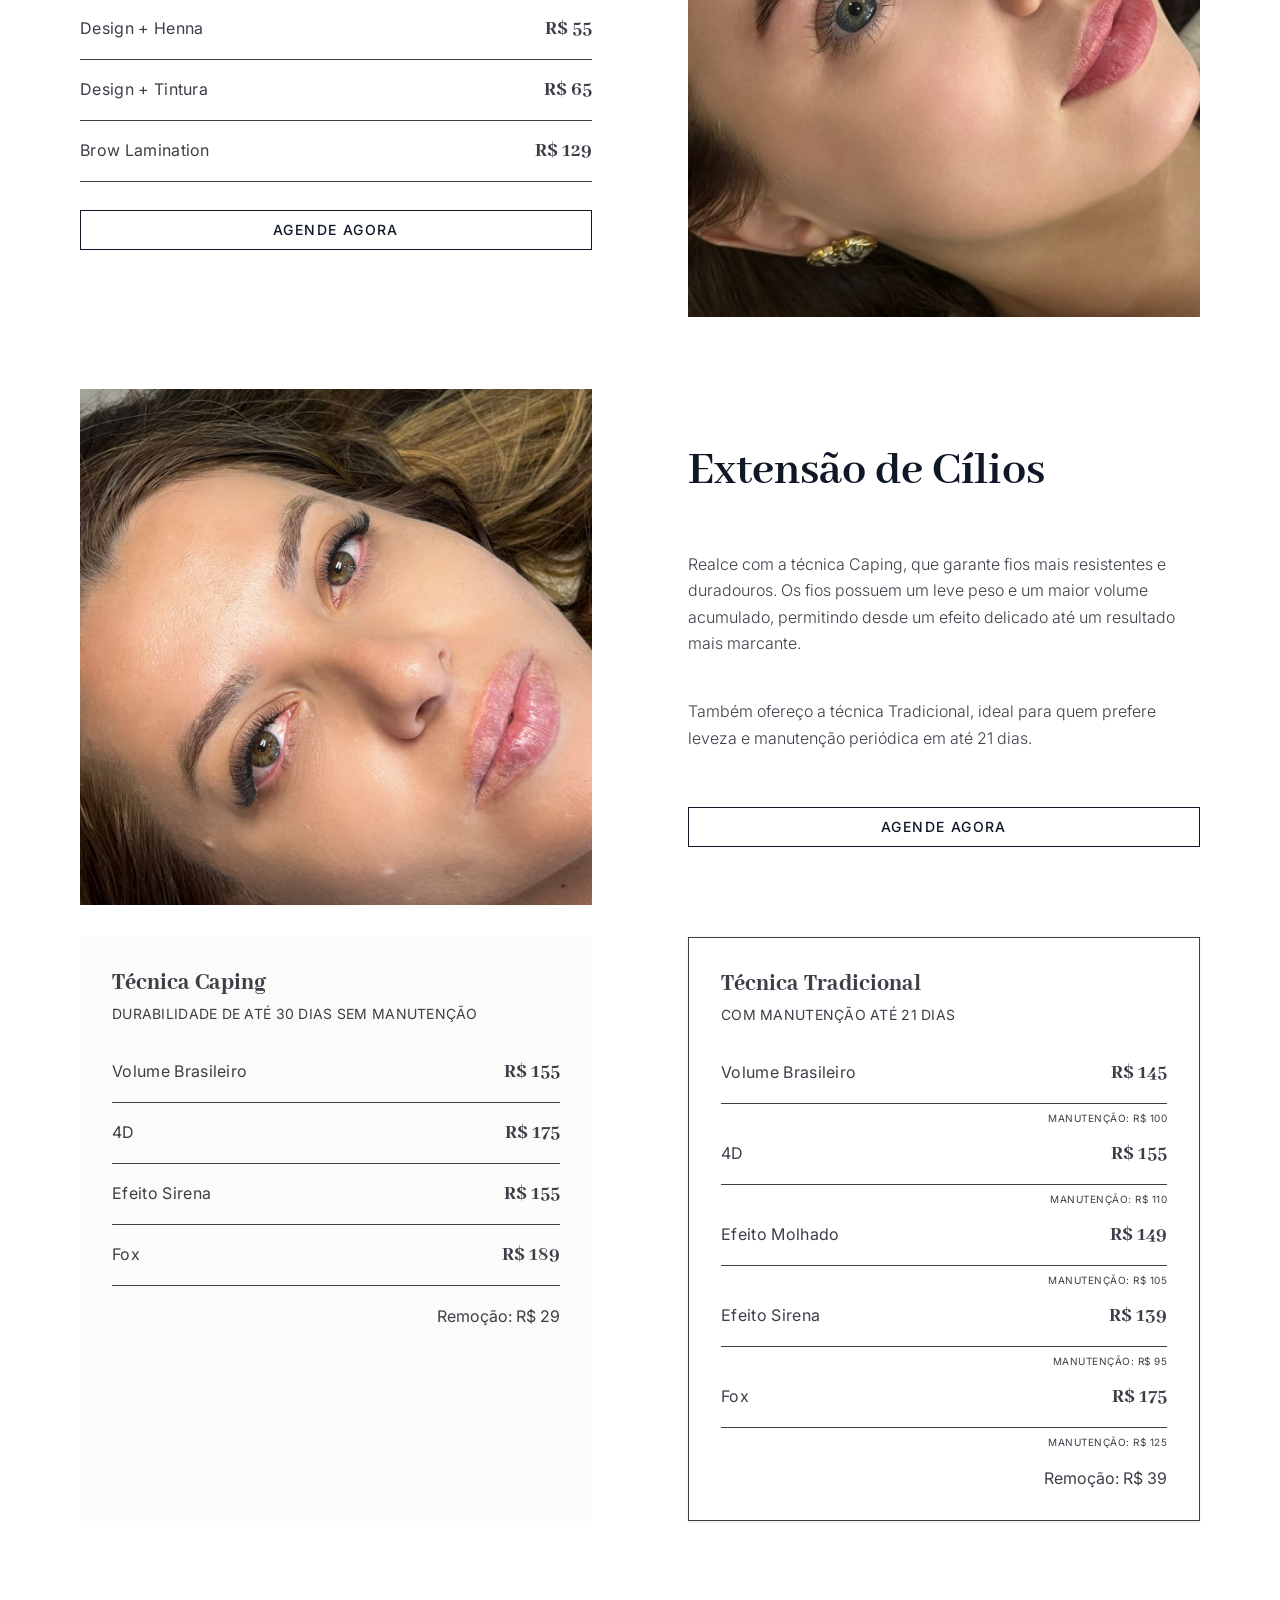
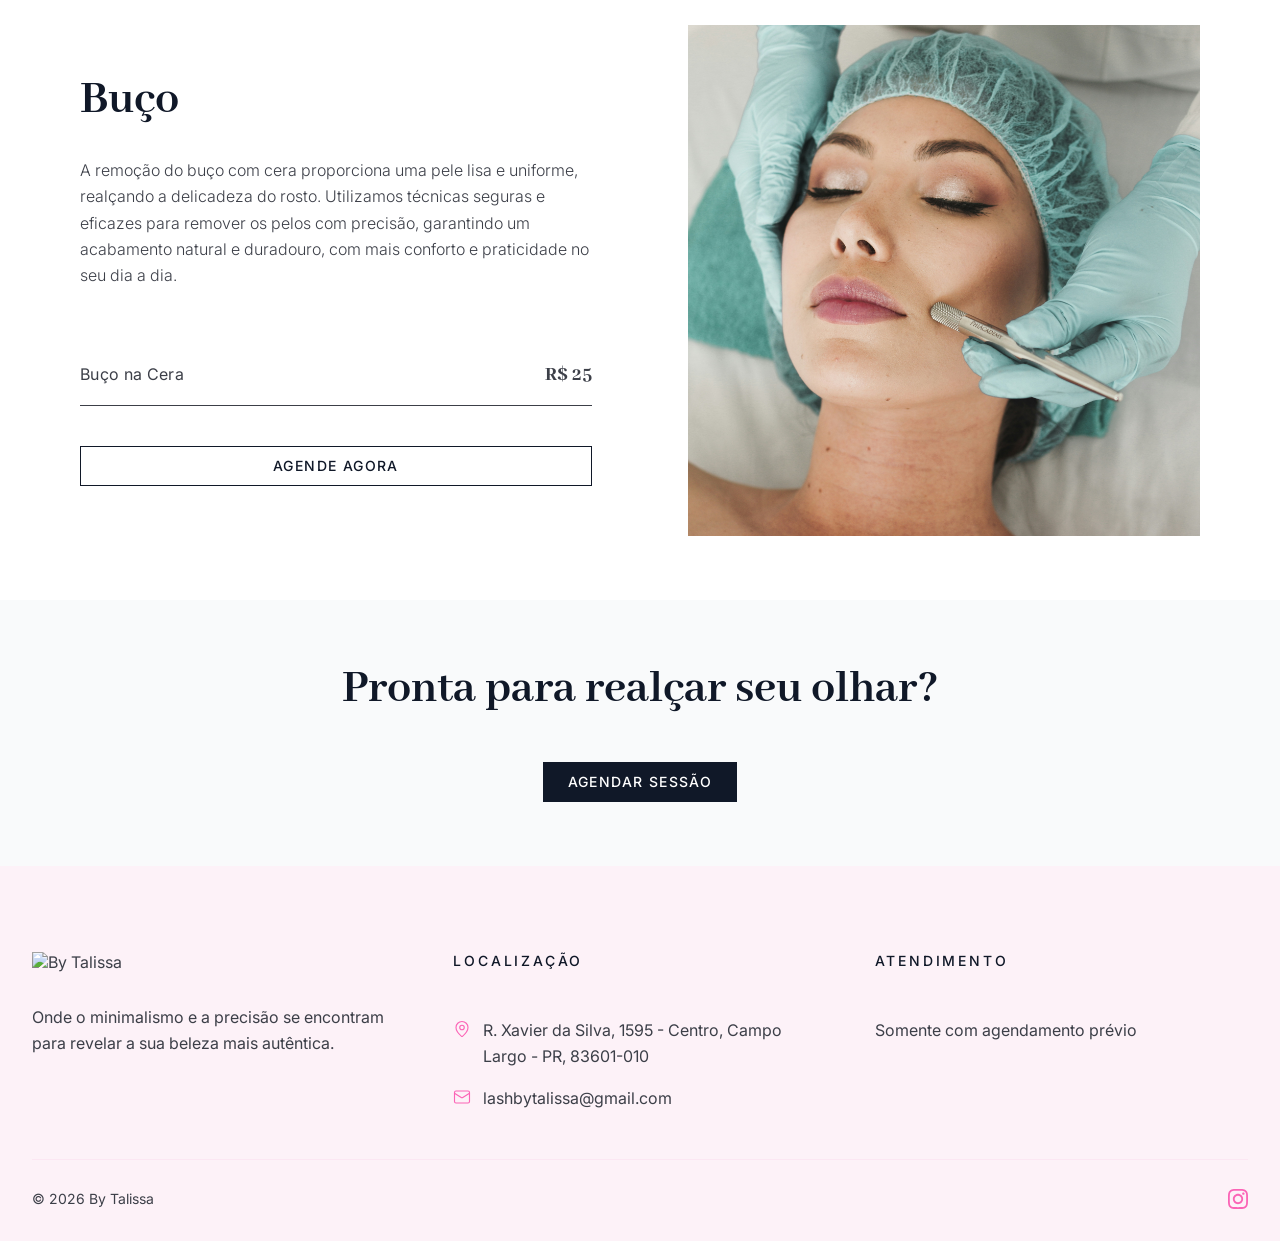
==== commit edcfbf56: "fix: align lash text width and remove facebook footer links" ====
--- a/services.html
+++ b/services.html
@@ -351,9 +351,6 @@
           <a href="https://www.instagram.com/bytalissa/" target="_blank" rel="noopener noreferrer" aria-label="Instagram">
             <img src="assets/Icones/Instagram.svg" alt="" />
           </a>
-          <a href="#" aria-label="Facebook">
-            <img src="assets/Icones/Facebook.svg" alt="" />
-          </a>
         </div>
       </div>
     </footer>
--- a/styles.css
+++ b/styles.css
@@ -724,7 +724,7 @@
   display: flex;
   flex-direction: column;
   width: 100%;
-  max-width: 432px;
+  max-width: 100%;
   padding-top: 0;
 }
 
@@ -733,7 +733,7 @@
 }
 
 .lash-section .detail-copy .detail-intro {
-  max-width: 432px;
+  max-width: 100%;
 }
 
 .lash-section .detail-copy .detail-intro + .detail-intro {
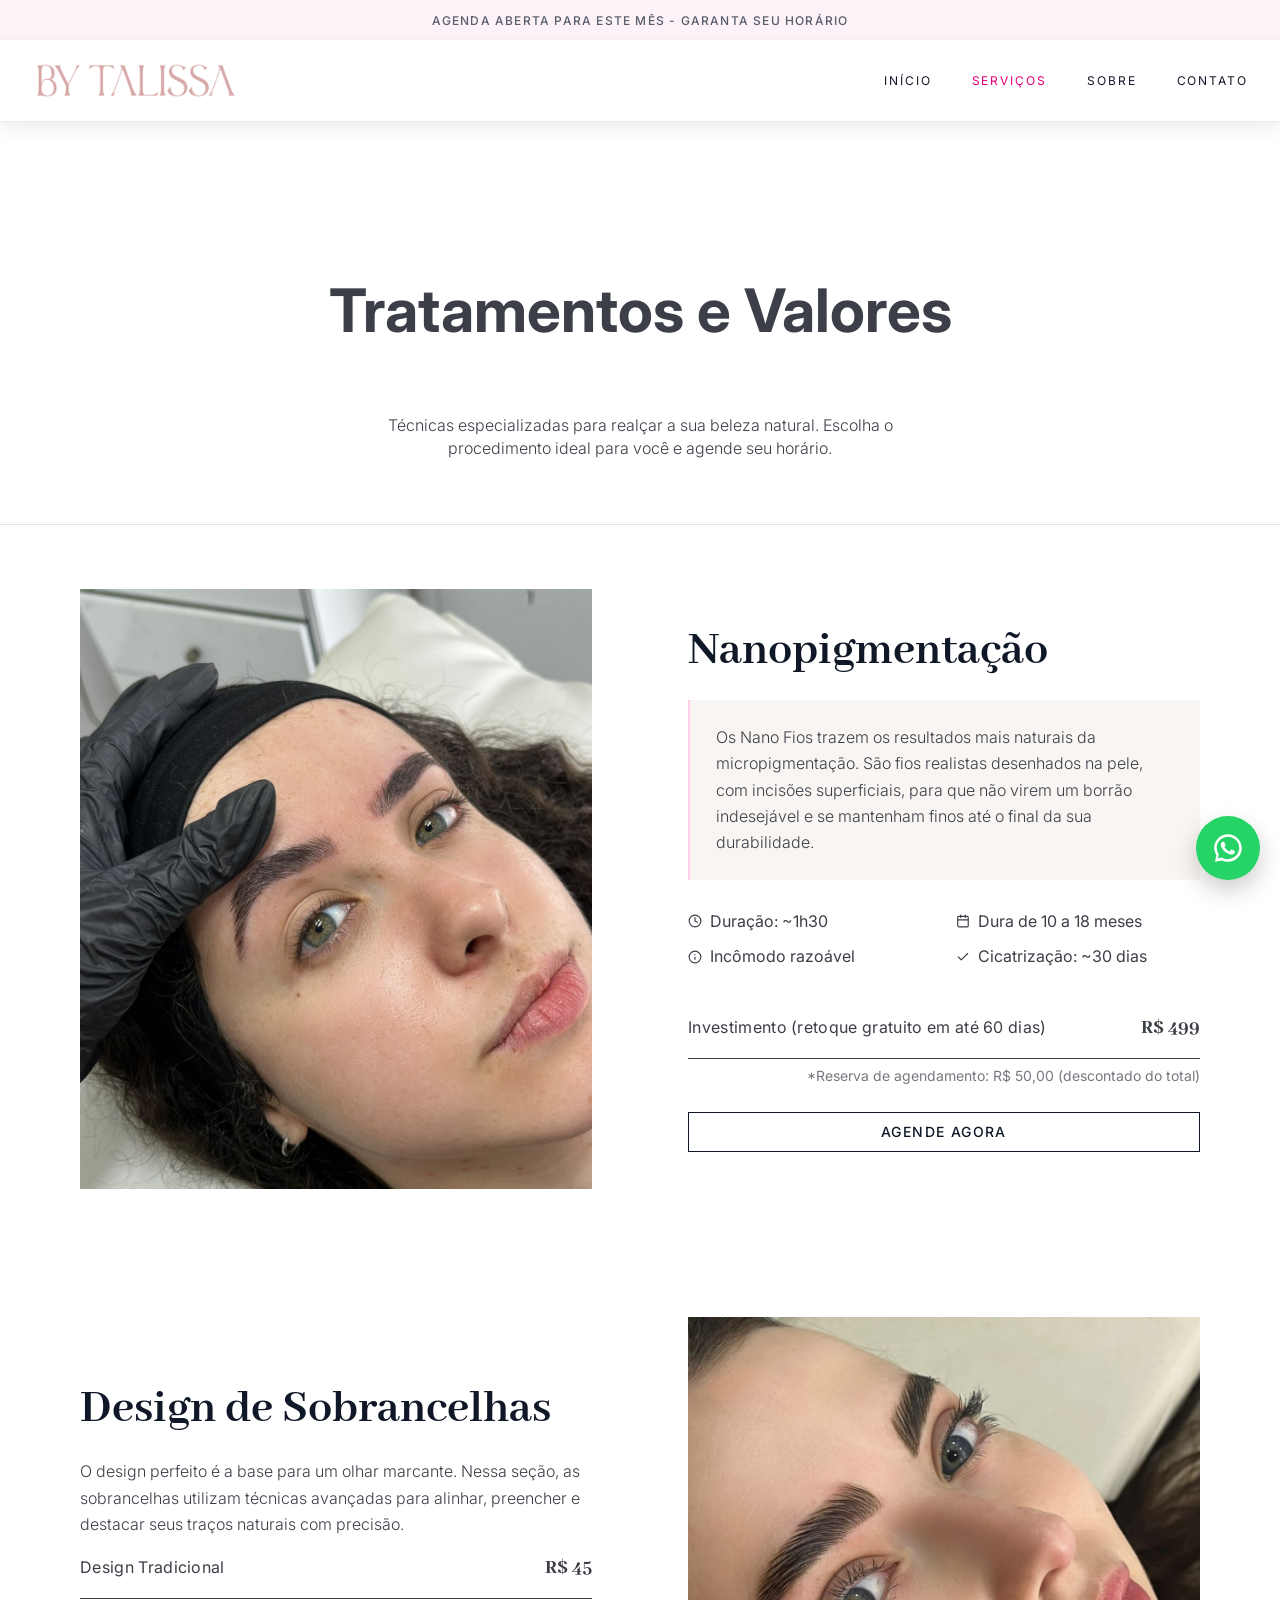
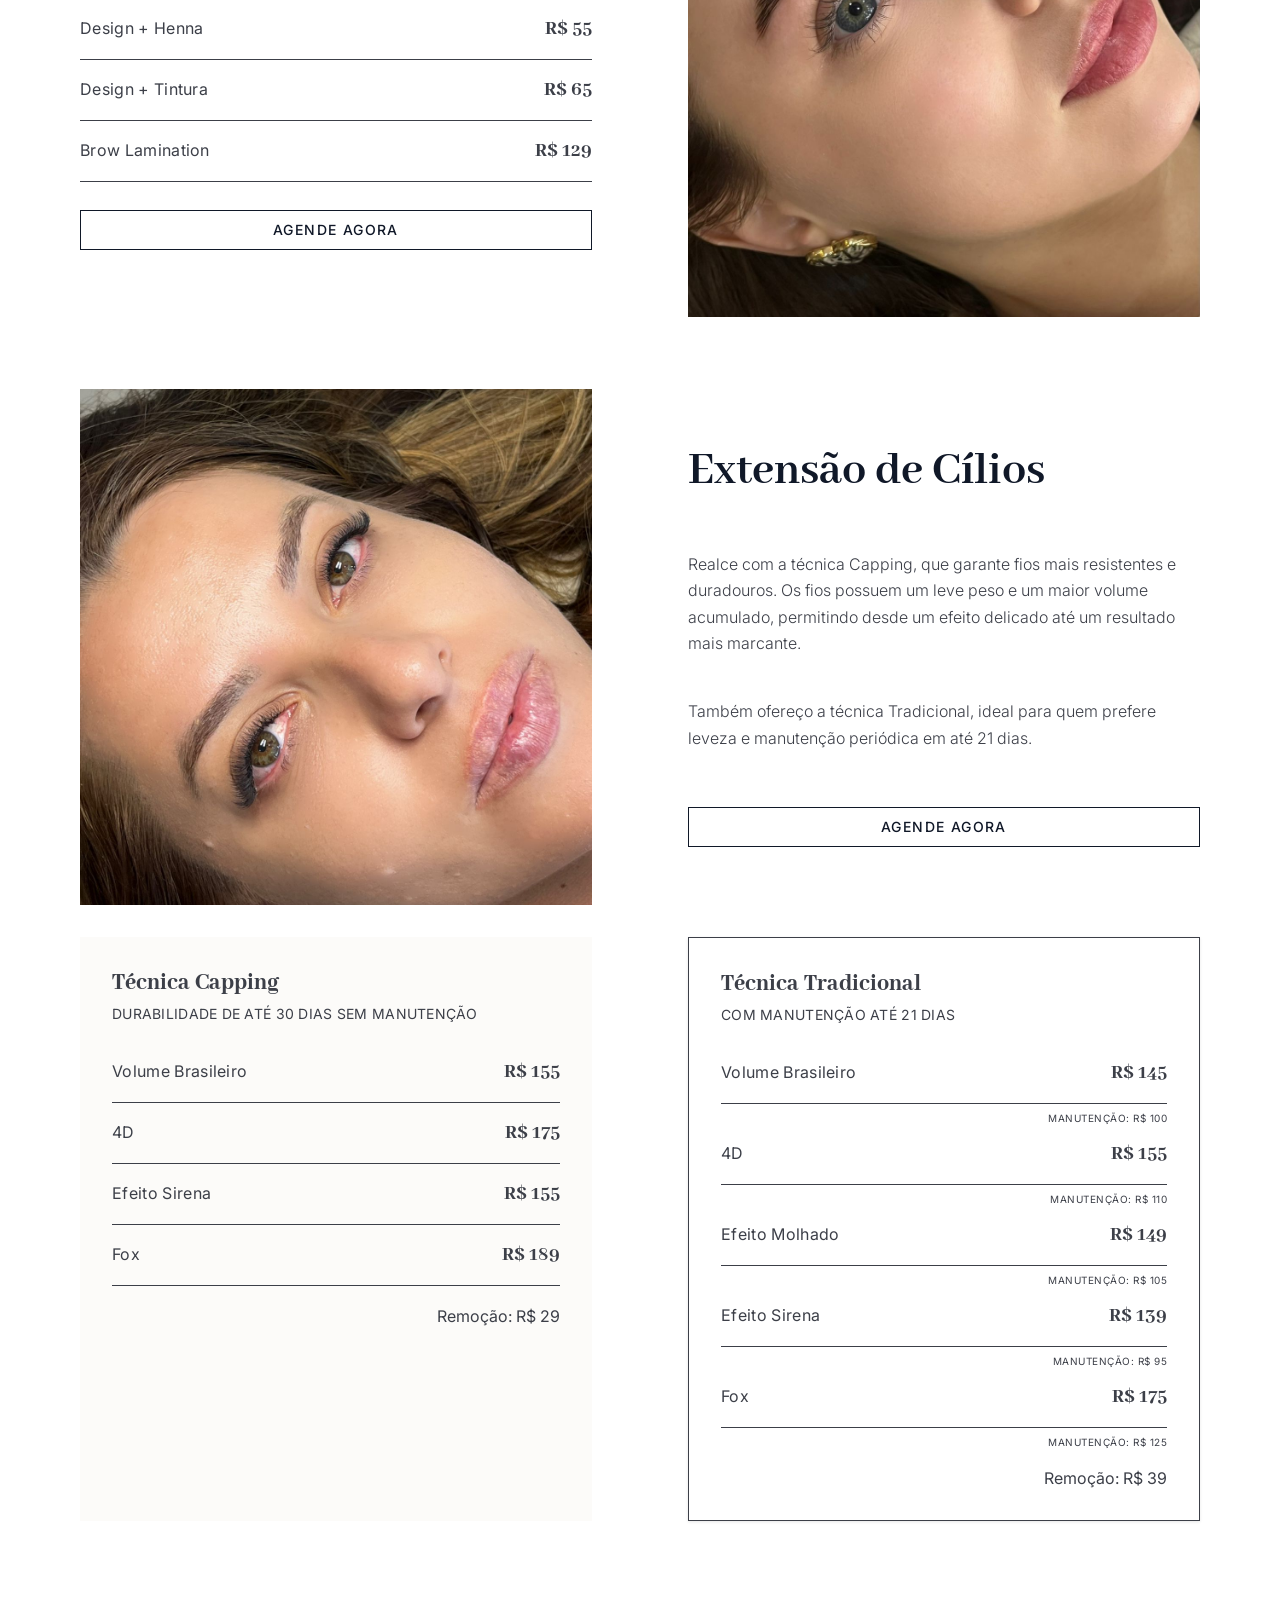
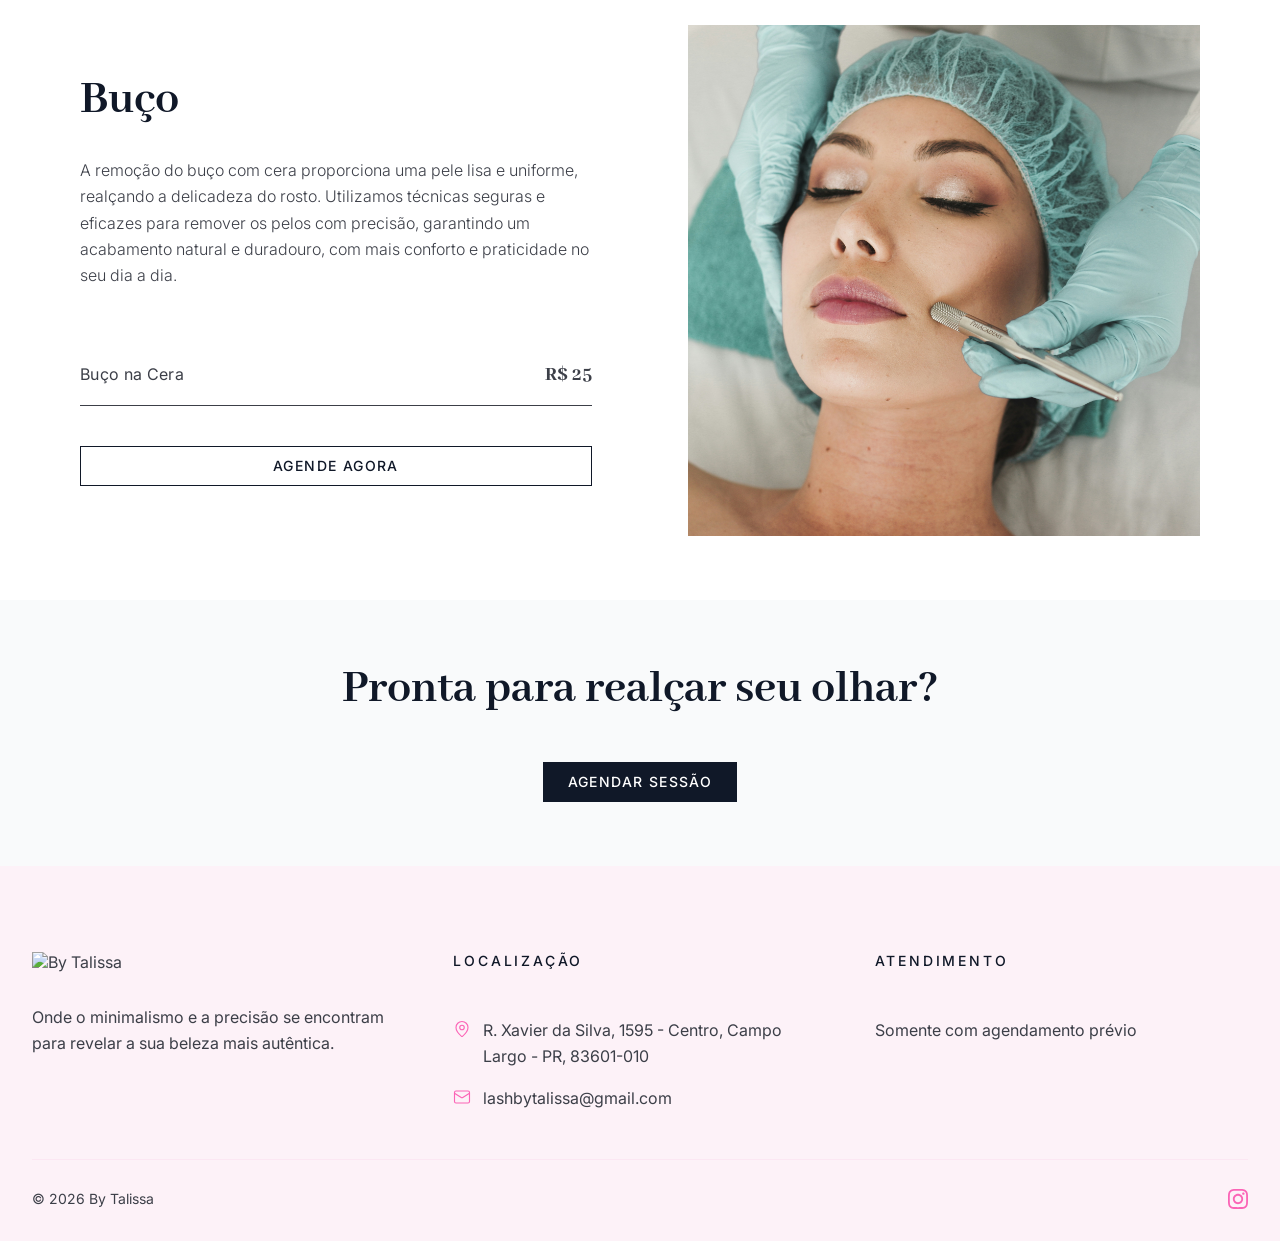
==== commit edd0e2cc: "fix: corrige nome da técnica para capping" ====
--- a/services.html
+++ b/services.html
@@ -13,7 +13,8 @@
     <link
       href="https://fonts.googleapis.com/css2?family=Abhaya+Libre:wght@400;500;700;800&family=Inter:wght@300;400;500;600;700&display=swap"
       rel="stylesheet"
-    />
+    />    
+    <link rel="icon" type="image/svg+xml" href="assets/Navegador/Group 18.svg" />
     <link rel="stylesheet" href="styles.css" />
   </head>
   <body>
@@ -185,7 +186,7 @@
           <div class="detail-copy">
             <h2>Extensão de Cílios</h2>
             <p class="detail-intro">
-              Realce com a técnica Caping, que garante fios mais resistentes e
+              Realce com a técnica Capping, que garante fios mais resistentes e
               duradouros. Os fios possuem um leve peso e um maior volume
               acumulado, permitindo desde um efeito delicado até um resultado
               mais marcante.
@@ -207,7 +208,7 @@
 
         <div class="container lash-pricing">
           <article class="pricing-card">
-            <h3>Técnica Caping</h3>
+            <h3>Técnica Capping</h3>
             <p class="pricing-caption">Durabilidade de até 30 dias sem manutenção</p>
             <div class="price-row">
               <span>Volume Brasileiro</span>
--- a/styles.css
+++ b/styles.css
@@ -328,7 +328,7 @@
 }
 
 .about {
-  background: linear-gradient(to bottom, #fff 0%, #fff 12%, var(--bg-soft) 12%, var(--bg-soft) 100%);
+  background: var(--bg);
 }
 
 .about-grid {
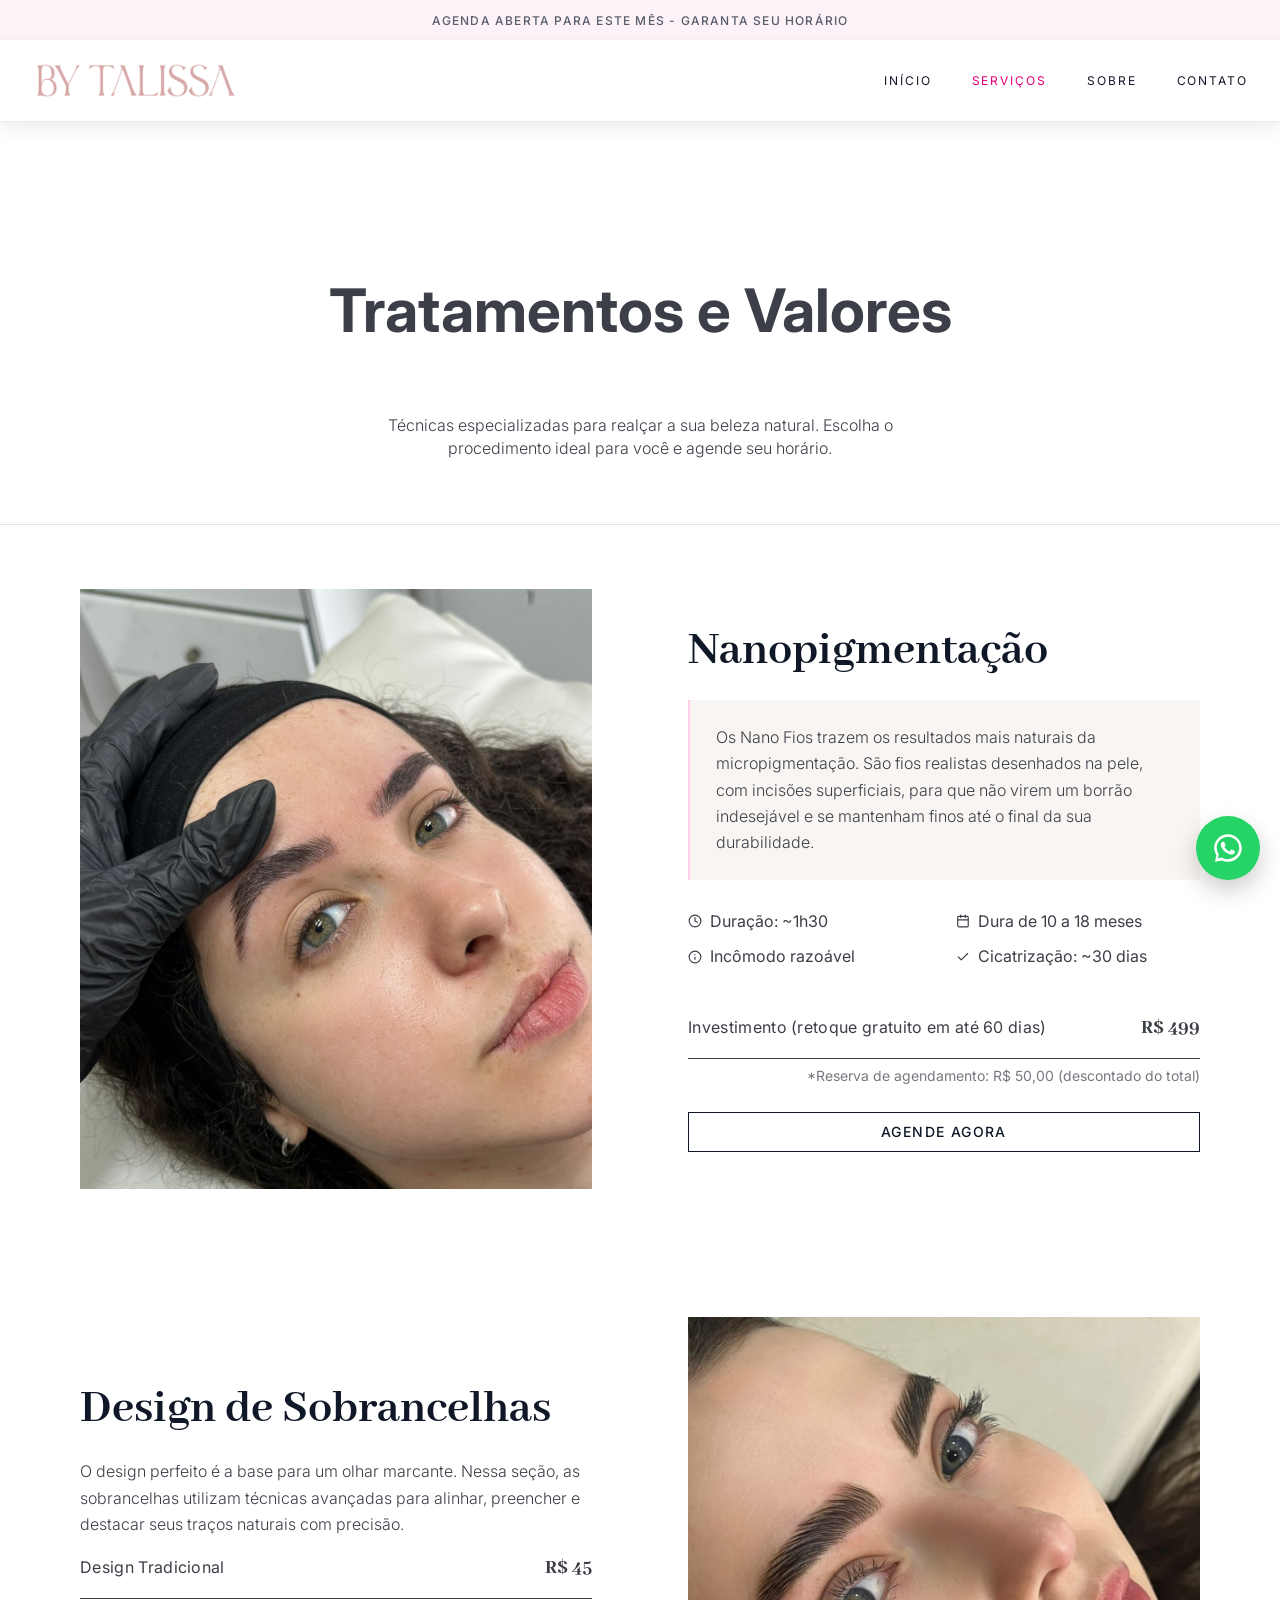
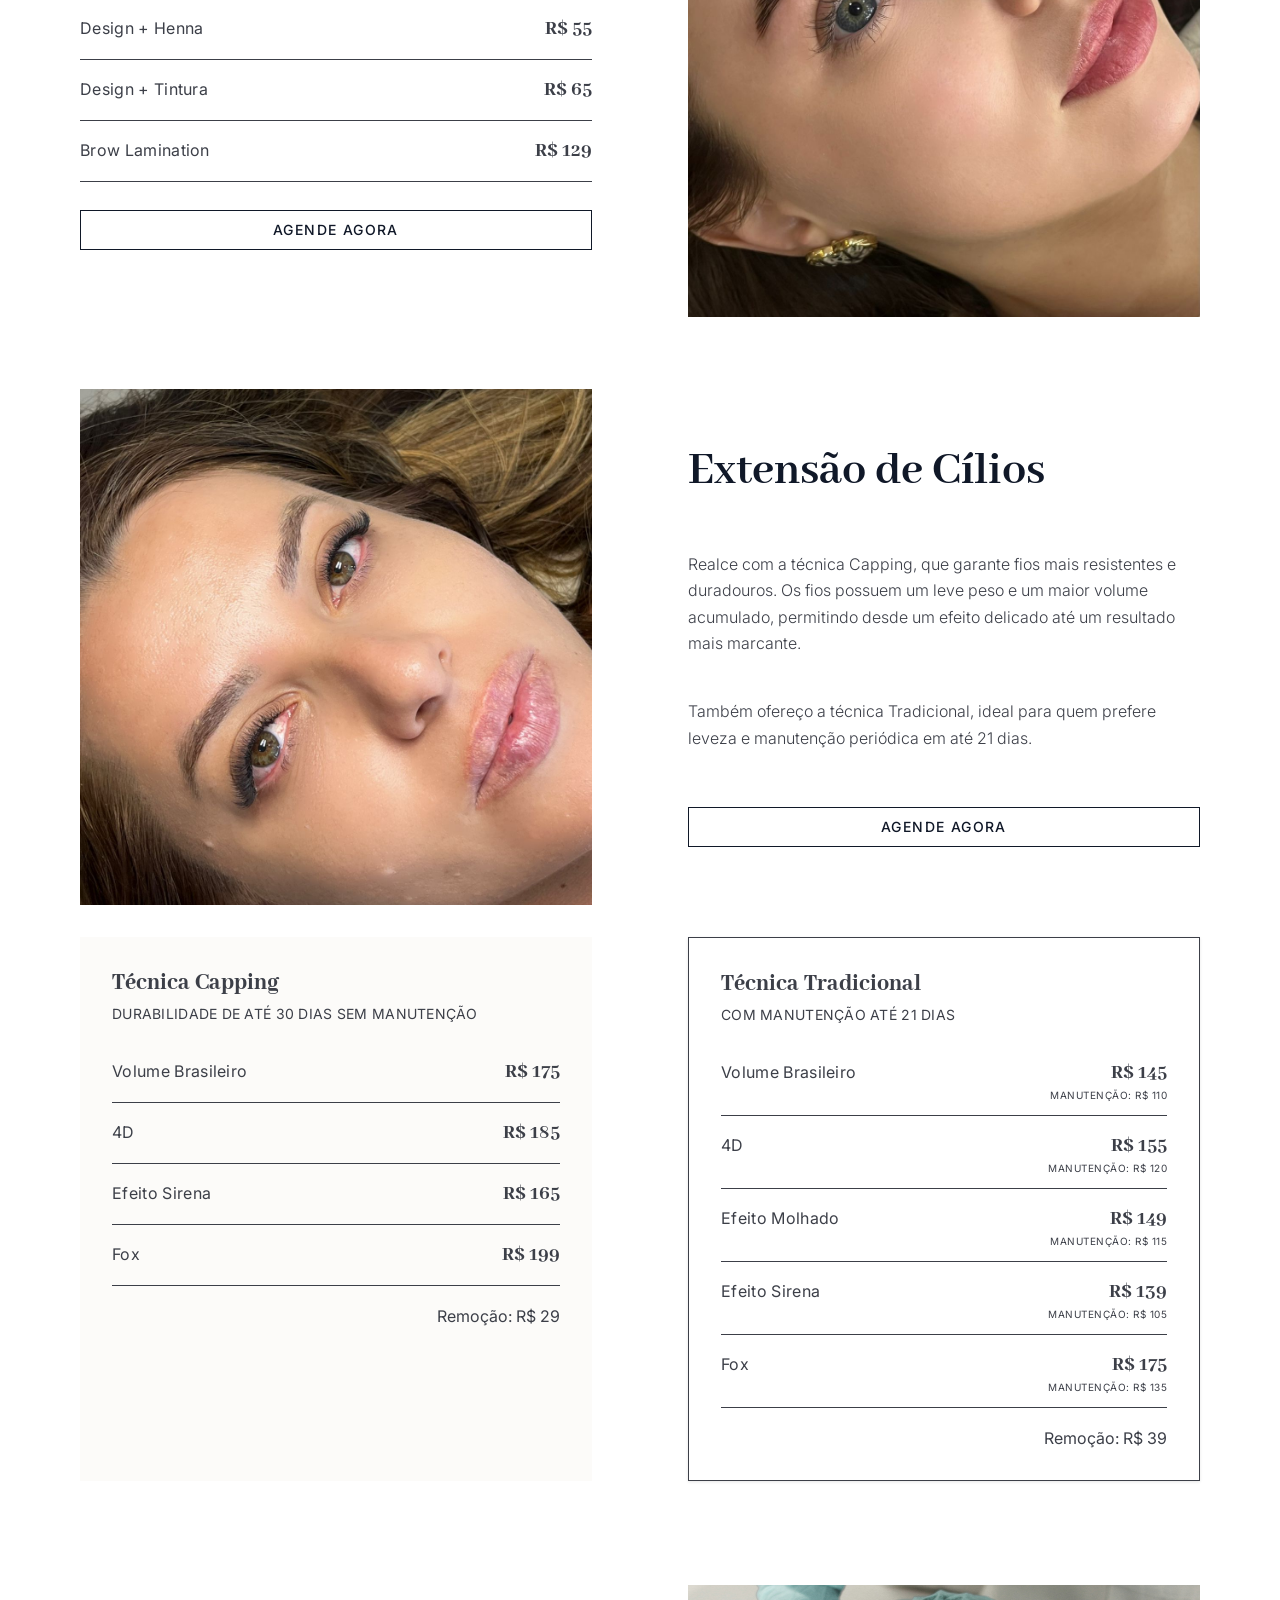
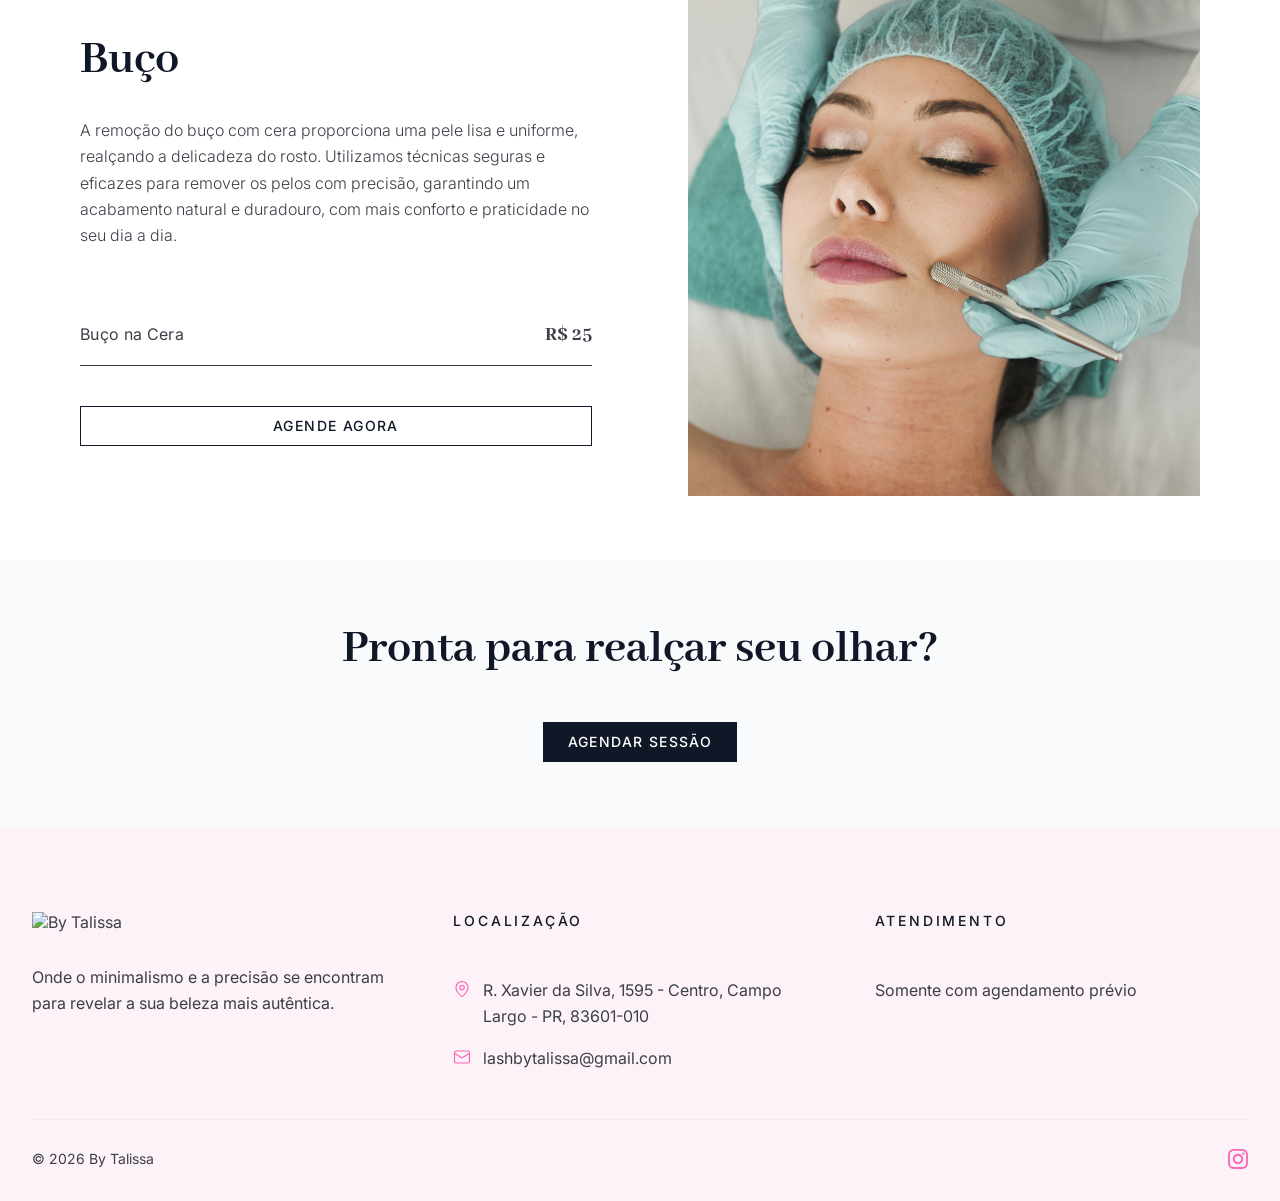
==== commit c986eafb: "fix: update lash pricing and maintenance divider layout" ====
--- a/services.html
+++ b/services.html
@@ -212,19 +212,19 @@
             <p class="pricing-caption">Durabilidade de até 30 dias sem manutenção</p>
             <div class="price-row">
               <span>Volume Brasileiro</span>
-              <strong>R$ 155</strong>
+              <strong>R$ 175</strong>
             </div>
             <div class="price-row">
               <span>4D</span>
-              <strong>R$ 175</strong>
+              <strong>R$ 185</strong>
             </div>
             <div class="price-row">
               <span>Efeito Sirena</span>
-              <strong>R$ 155</strong>
+              <strong>R$ 165</strong>
             </div>
             <div class="price-row">
               <span>Fox</span>
-              <strong>R$ 189</strong>
+              <strong>R$ 199</strong>
             </div>
             <p class="pricing-removal">Remoção: R$ 29</p>
           </article>
@@ -236,27 +236,27 @@
               <span>Volume Brasileiro</span>
               <strong>R$ 145</strong>
             </div>
-            <p class="maintenance-note">Manutenção: R$ 100</p>
+            <p class="maintenance-note">Manutenção: R$ 110</p>
             <div class="price-row">
               <span>4D</span>
               <strong>R$ 155</strong>
             </div>
-            <p class="maintenance-note">Manutenção: R$ 110</p>
+            <p class="maintenance-note">Manutenção: R$ 120</p>
             <div class="price-row">
               <span>Efeito Molhado</span>
               <strong>R$ 149</strong>
             </div>
-            <p class="maintenance-note">Manutenção: R$ 105</p>
+            <p class="maintenance-note">Manutenção: R$ 115</p>
             <div class="price-row">
               <span>Efeito Sirena</span>
               <strong>R$ 139</strong>
             </div>
-            <p class="maintenance-note">Manutenção: R$ 95</p>
+            <p class="maintenance-note">Manutenção: R$ 105</p>
             <div class="price-row">
               <span>Fox</span>
               <strong>R$ 175</strong>
             </div>
-            <p class="maintenance-note">Manutenção: R$ 125</p>
+            <p class="maintenance-note">Manutenção: R$ 135</p>
             <p class="pricing-removal">Remoção: R$ 39</p>
           </article>
         </div>
--- a/styles.css
+++ b/styles.css
@@ -816,6 +816,17 @@
   text-align: right;
 }
 
+.pricing-card.bordered .price-row {
+  border-bottom: 0;
+  padding-bottom: 4px;
+}
+
+.pricing-card.bordered .maintenance-note {
+  margin-top: 0;
+  padding-bottom: 14px;
+  border-bottom: 1px solid var(--text-body);
+}
+
 .pricing-removal {
   margin-top: 20px;
   font-size: 16px;
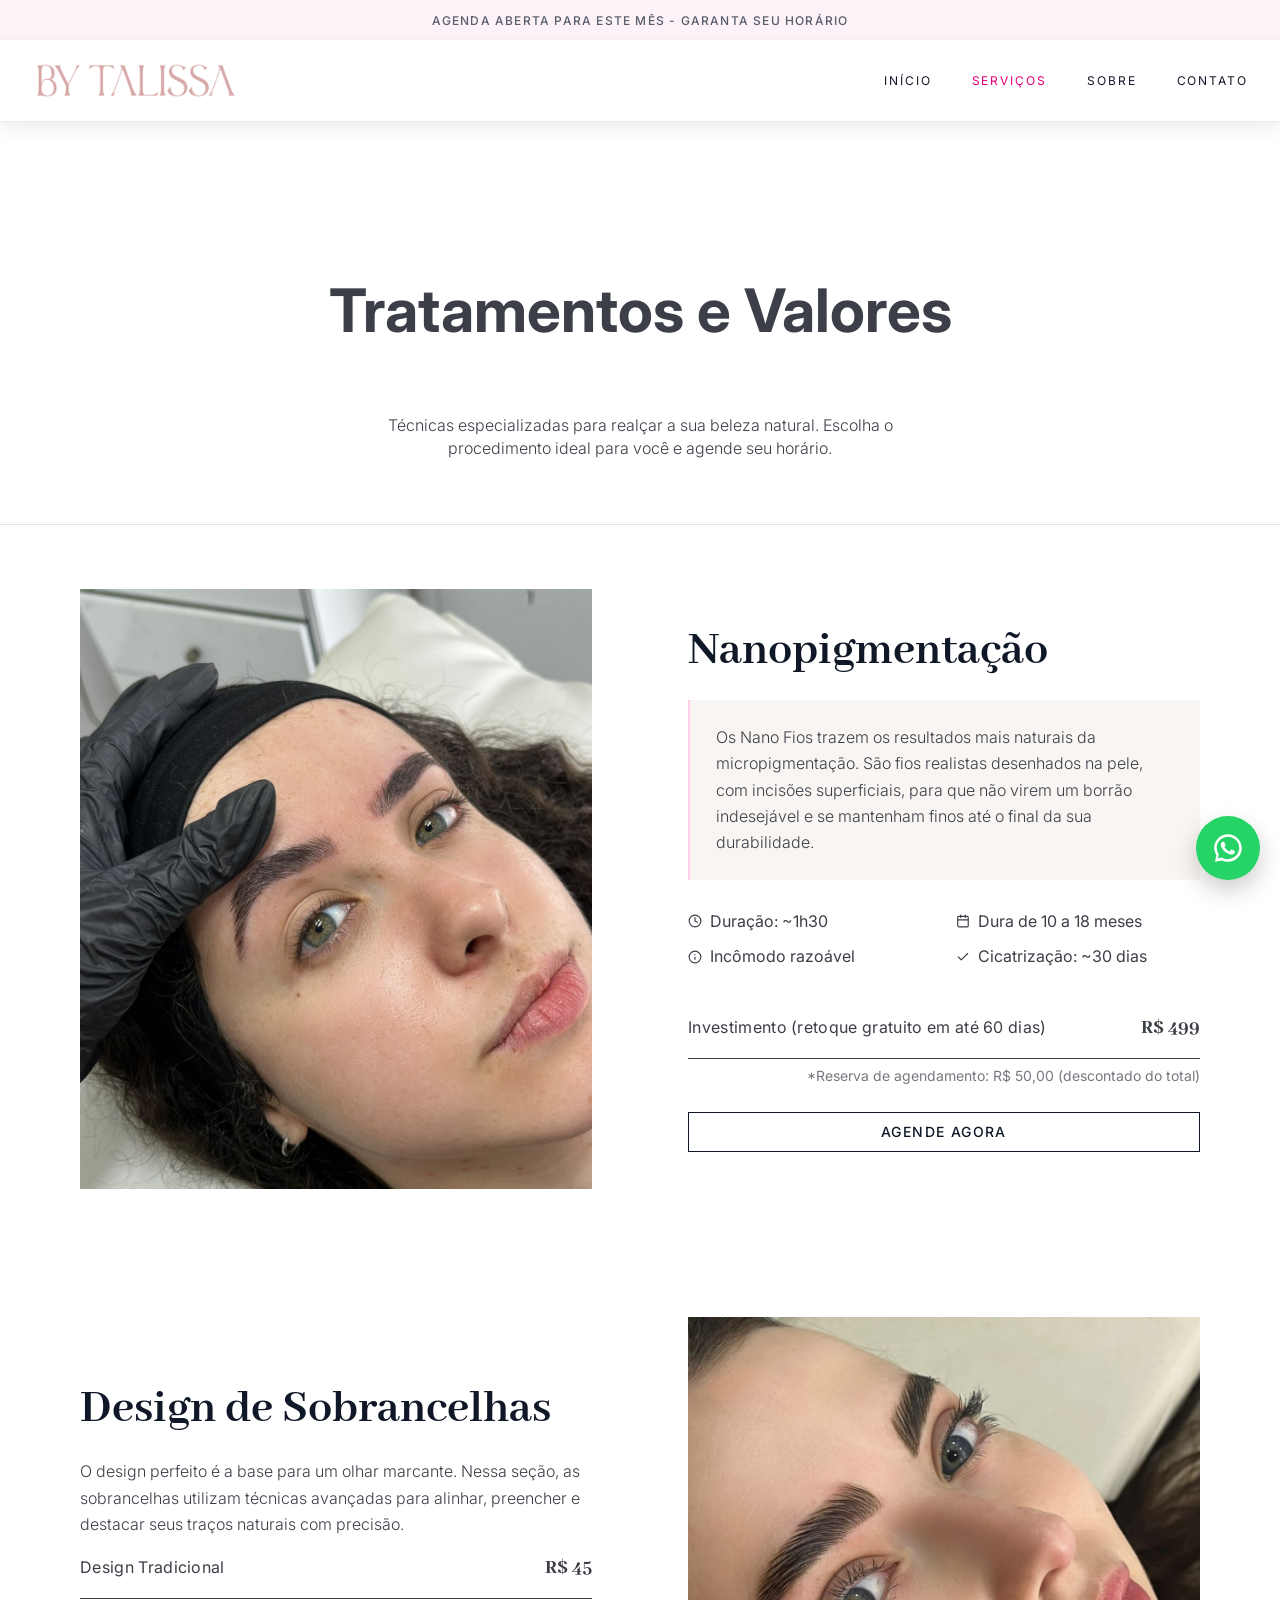
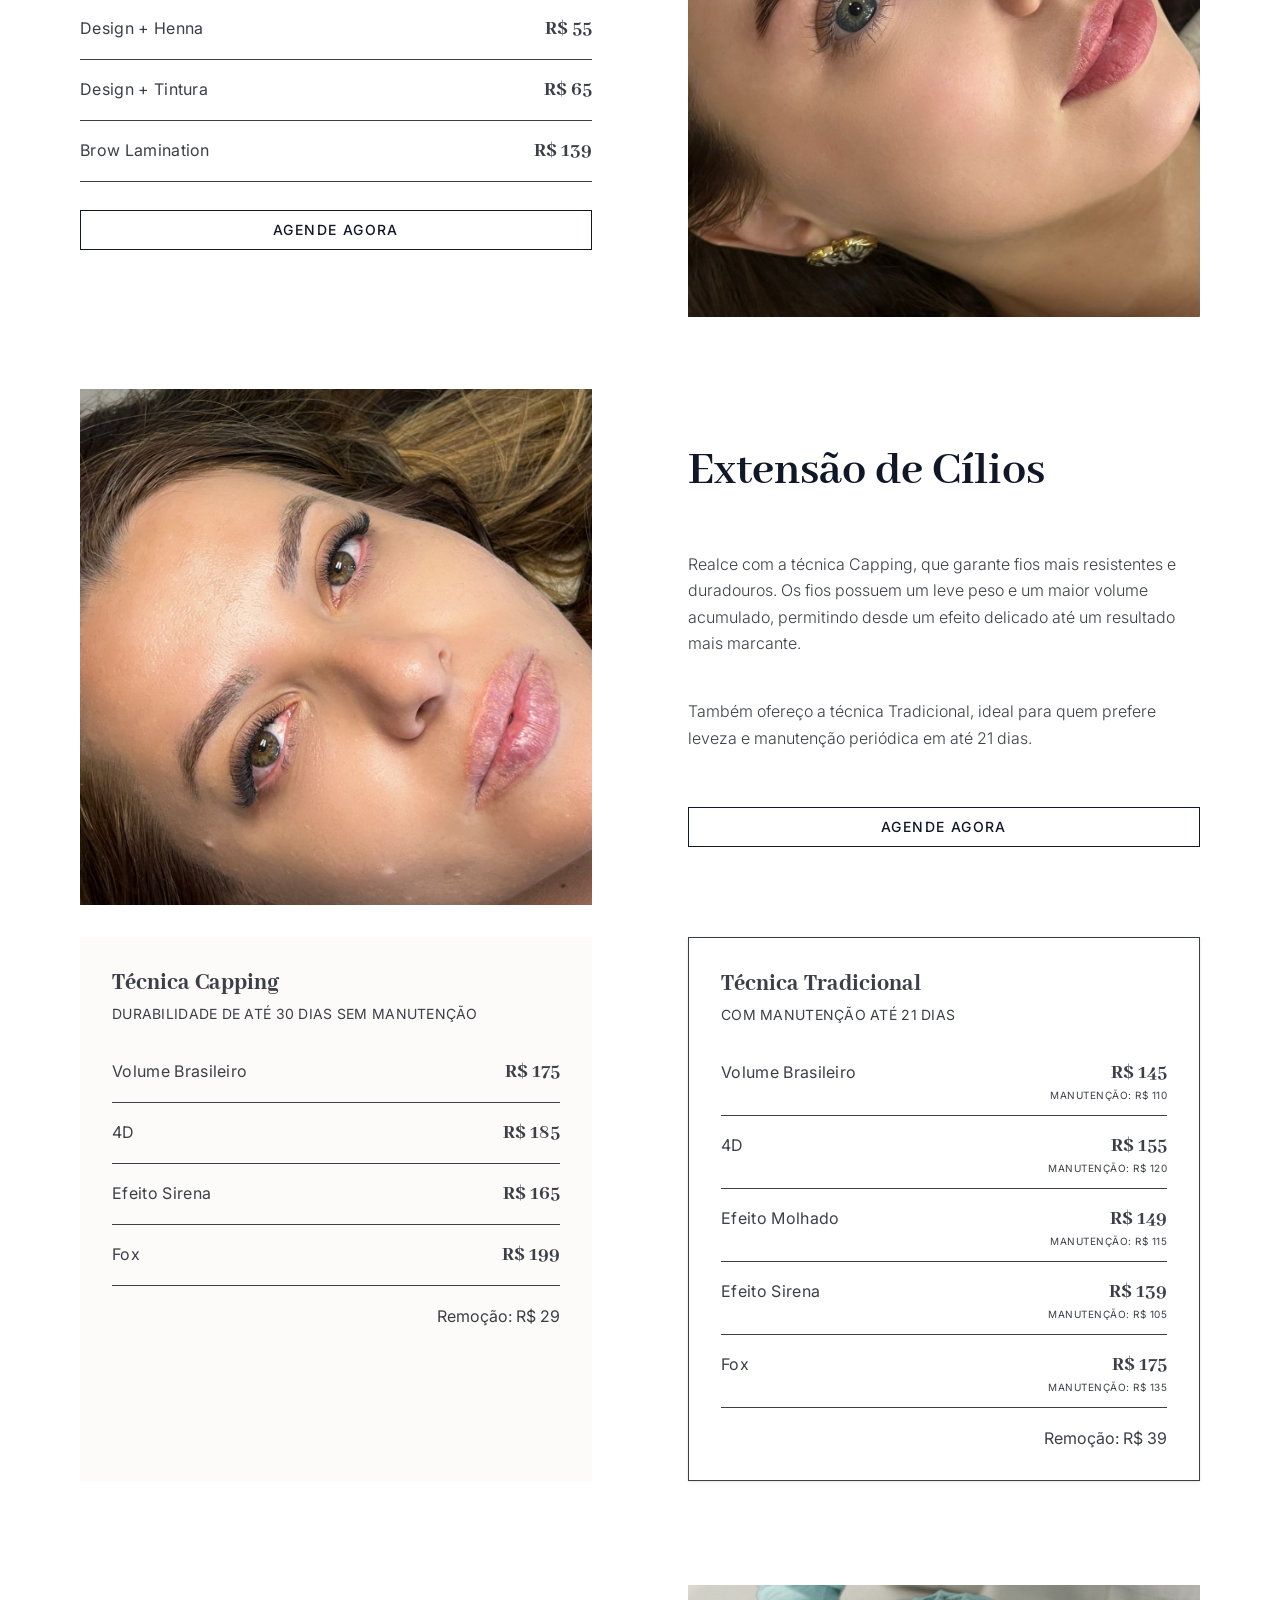
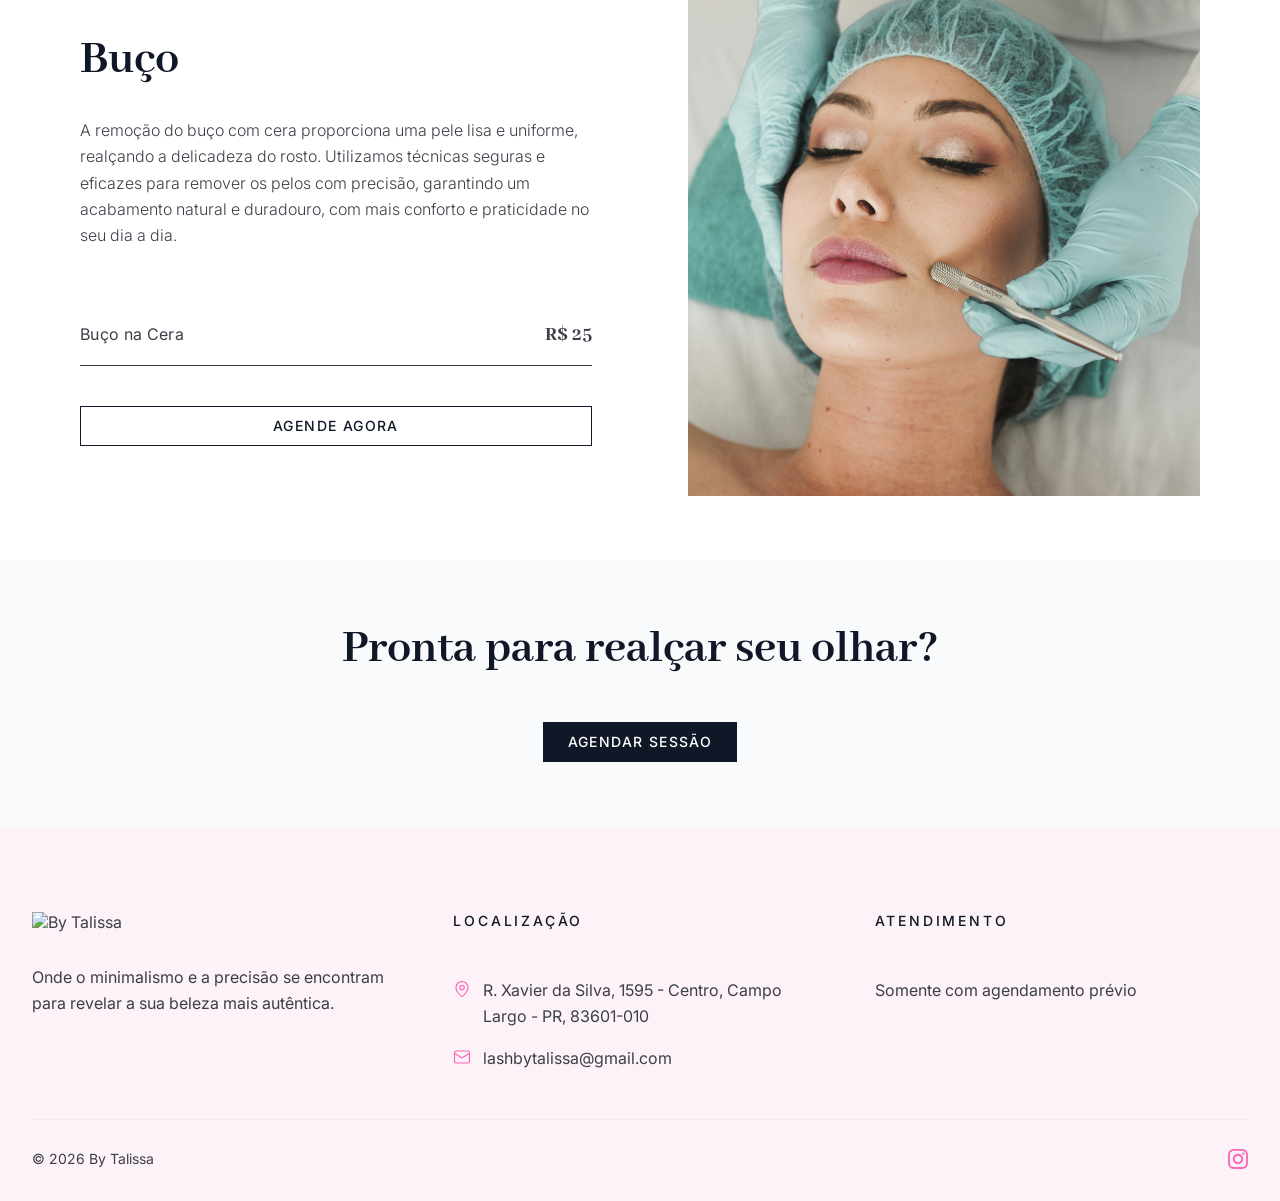
==== commit 75ea674e: "atualizado valor de brow lamination" ====
--- a/services.html
+++ b/services.html
@@ -151,7 +151,7 @@
               </div>
               <div class="price-row">
                 <span>Brow Lamination</span>
-                <strong>R$ 129</strong>
+                <strong>R$ 139</strong>
               </div>
             </div>
 
